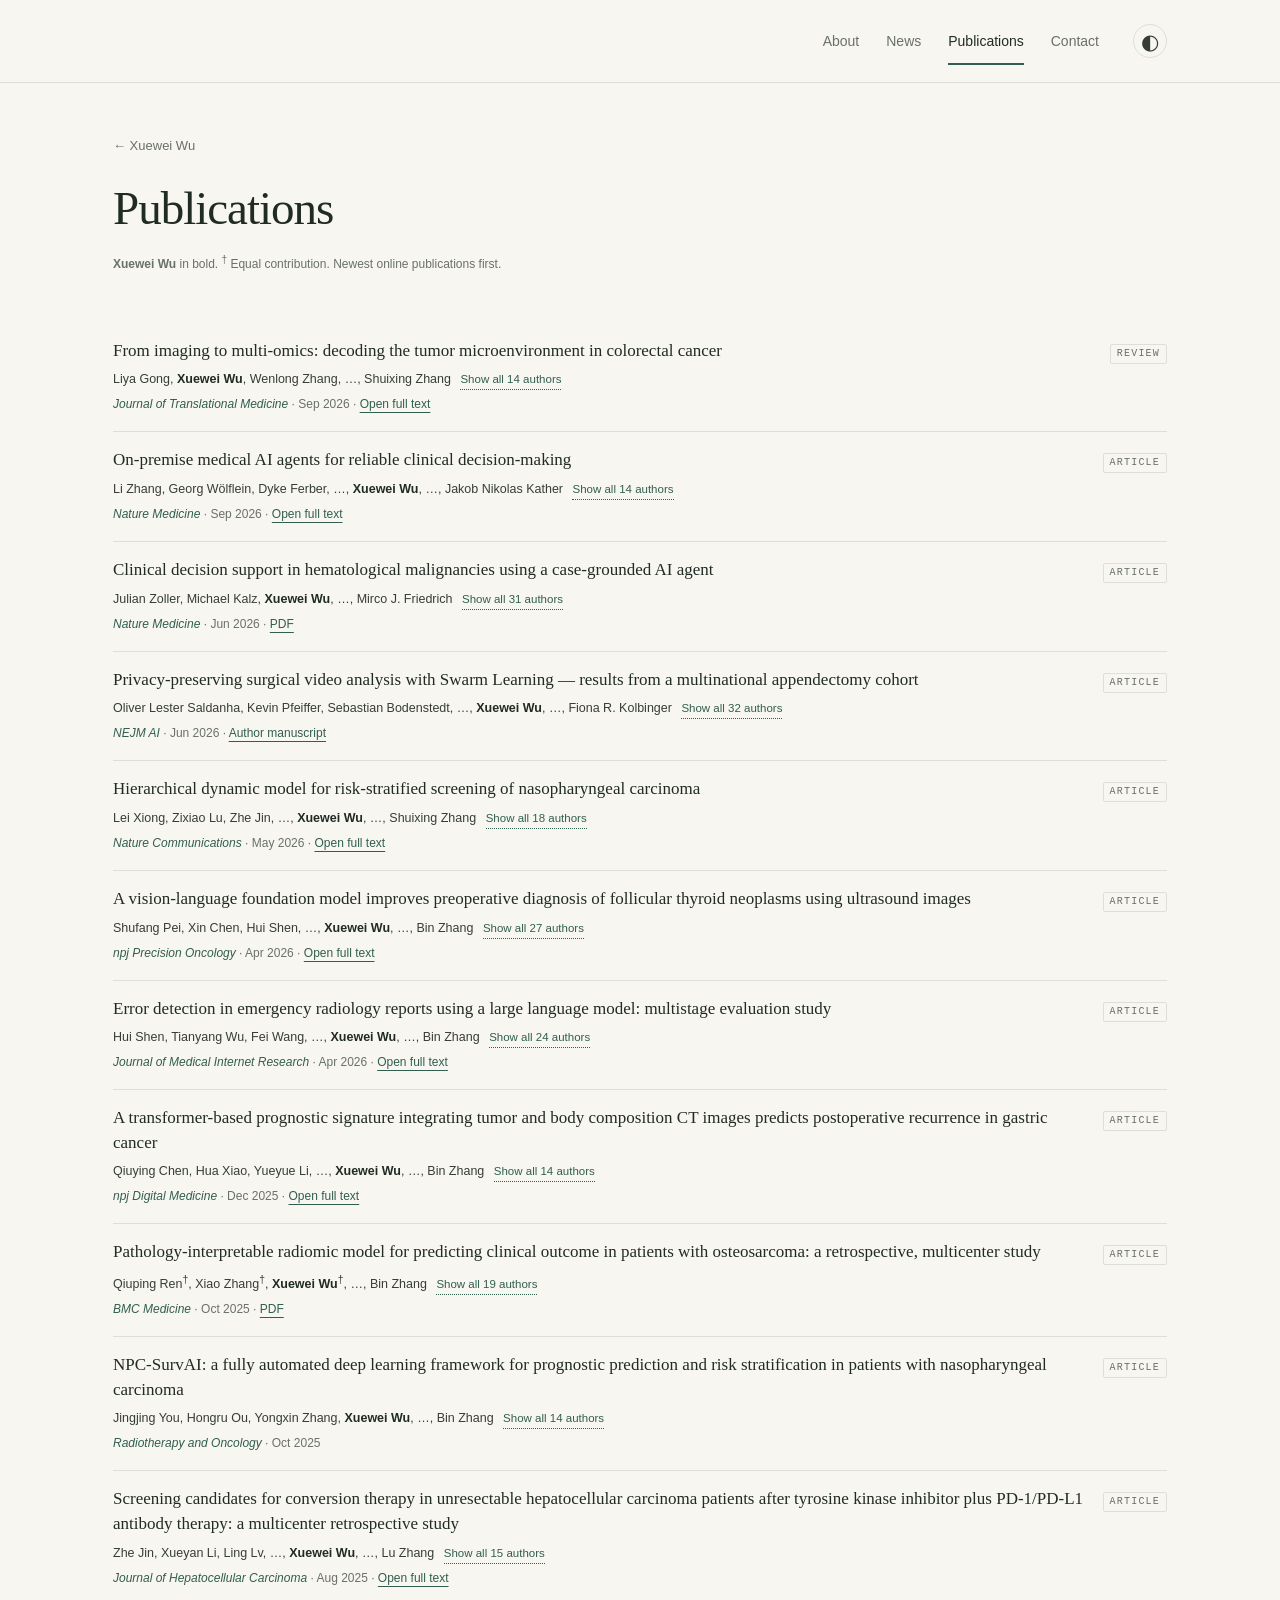
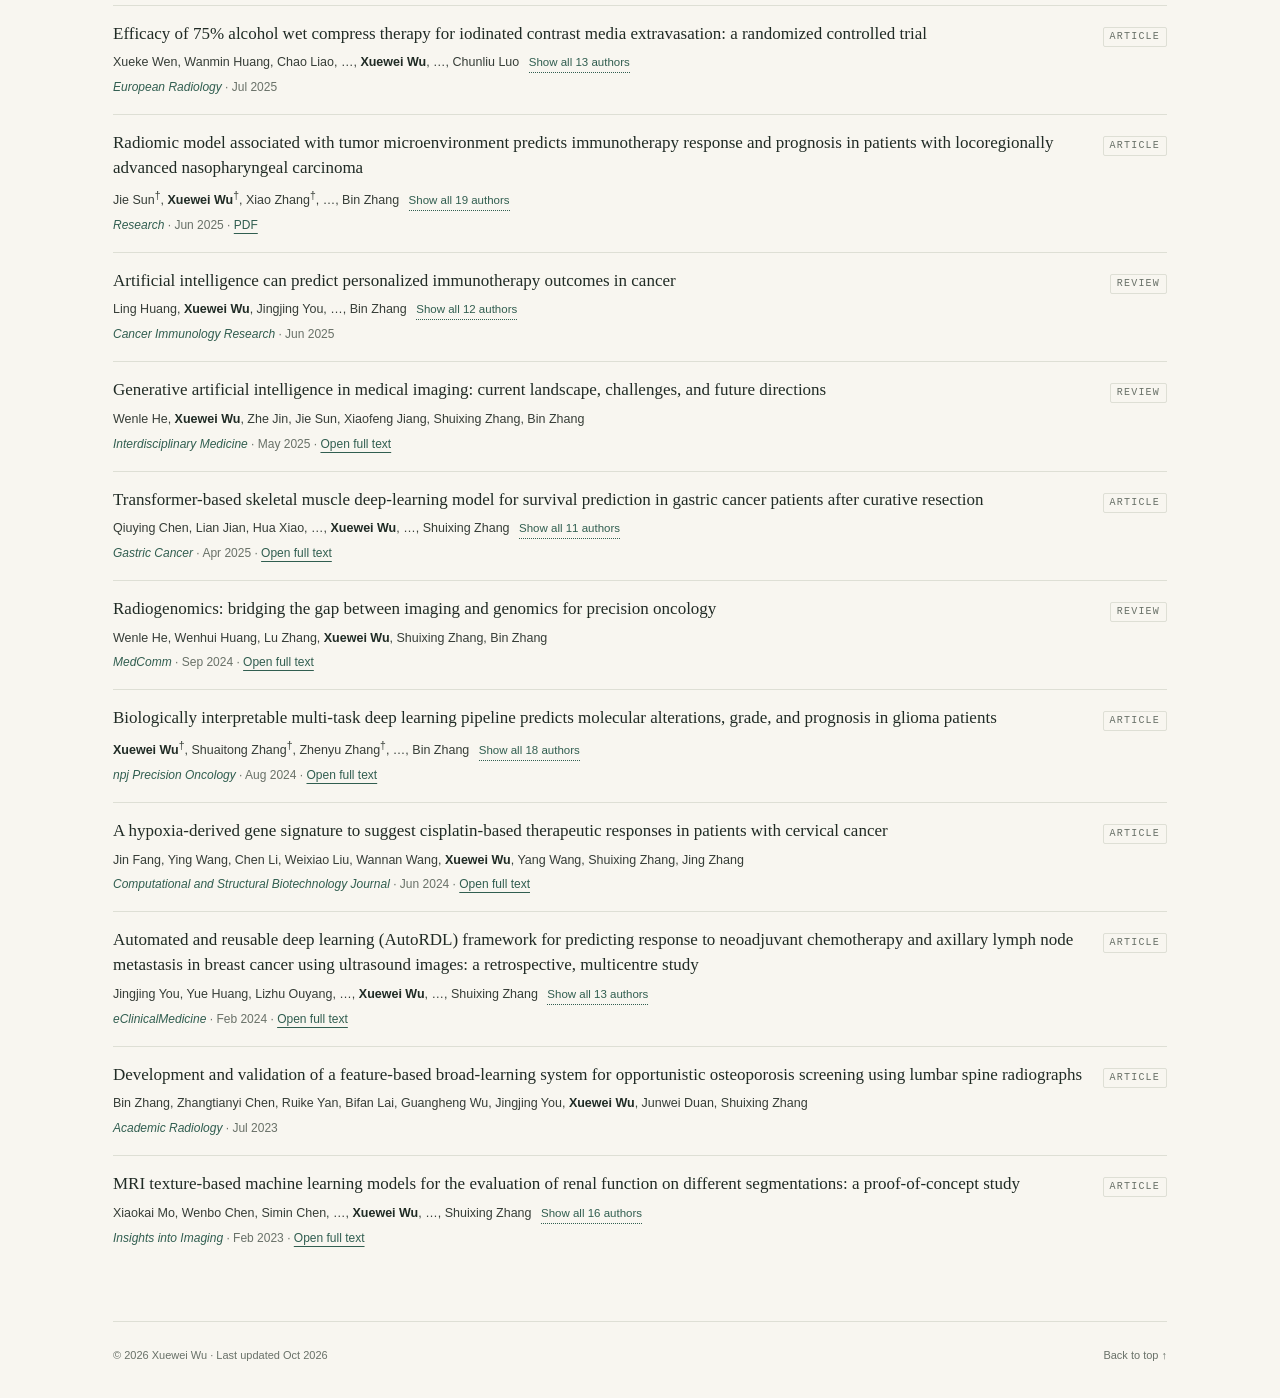
==== publications.html @ 5cef71d1 "Link verified public full texts in the publication list" ====
<!doctype html>
<html lang="en">
<head>
  <link rel="canonical" href="https://xwumed.github.io/publications.html">
  <meta charset="utf-8">
  <meta name="viewport" content="width=device-width, initial-scale=1">
  <meta name="description" content="Full list of publications by Xuewei Wu, MD, PhD.">
  <meta name="theme-color" content="#315e50">
  <meta property="og:title" content="Publications · Xuewei Wu">
  <meta property="og:type" content="website">
  <title>Publications · Xuewei Wu</title>
  <link rel="icon" href="assets/favicon.svg" type="image/svg+xml">
  <link rel="stylesheet" href="assets/style.css?v=paper-contributions">
  <script src="assets/main.js?v=20261029-news-scroll" defer></script>
</head>
<body>
  <a class="skip-link" href="#main">Skip to content</a>
  <header class="masthead">
    <div class="masthead-inner">
      <button class="menu-toggle" type="button" aria-expanded="false" aria-controls="navigation" hidden>Menu <span aria-hidden="true">☰</span></button>
      <nav id="navigation" aria-label="Main navigation">
        <a href="index.html#about">About</a>
        <a href="index.html#news">News</a>
        <a class="active" href="publications.html" aria-current="page">Publications</a>
        <a href="index.html#contact">Contact</a>
      </nav>
      <button class="theme-toggle" type="button" aria-label="Switch to dark theme" title="Change color theme" hidden><span aria-hidden="true">◐</span></button>
    </div>
  </header>

  <div class="page-layout">
    <main id="main" tabindex="-1">
      <div class="pub-page-head">
        <a class="pub-back" href="index.html"><span aria-hidden="true">←</span> Xuewei Wu</a>
        <h1>Publications</h1>
        <p class="pub-intro"><strong>Xuewei Wu</strong> in bold. <sup>†</sup> Equal contribution. Newest online publications first.</p>
      </div>

      <section class="pub-section" aria-label="All publications">
        <ol class="pub-list" reversed>
          <li>
            <div class="pub-head"><a class="pub-title" href="https://doi.org/10.1186/s12967-026-08958-6">From imaging to multi-omics: decoding the tumor microenvironment in colorectal cancer</a><span class="pub-type">Review</span></div>
            <p class="pub-authors is-collapsible"><span>Liya Gong, </span><span><strong>Xuewei Wu</strong>, </span><span>Wenlong Zhang, </span><span class="pub-ellipsis" aria-hidden="true">…, </span><span class="pub-more">Bo Lai, </span><span class="pub-more">Jinping Yuan, </span><span class="pub-more">Yue Gu, </span><span class="pub-more">Hui Shen, </span><span class="pub-more">Xin Liu, </span><span class="pub-more">Yuxin Xiong, </span><span class="pub-more">Jinyi Zheng, </span><span class="pub-more">Liaoyuan Wang, </span><span class="pub-more">Xue Han, </span><span class="pub-more">Bin Zhang, </span><span>Shuixing Zhang</span> <button class="pub-toggle" type="button" aria-expanded="false" data-more="Show all 14 authors" data-less="Show fewer">Show all 14 authors</button></p>
            <p class="pub-venue"><span>Journal of Translational Medicine</span> · <time datetime="2026-09">Sep 2026</time> · <a href="https://link.springer.com/article/10.1186/s12967-026-08958-6">Open full text</a></p>
          </li>
          <li>
            <div class="pub-head"><a class="pub-title" href="https://doi.org/10.1038/s41591-026-04609-x">On-premise medical AI agents for reliable clinical decision-making</a><span class="pub-type">Article</span></div>
            <p class="pub-authors is-collapsible"><span>Li Zhang, </span><span>Georg Wölflein, </span><span>Dyke Ferber, </span><span class="pub-ellipsis" aria-hidden="true">…, </span><span class="pub-more">Junhao Liang, </span><span class="pub-more">Zunamys I. Carrero, </span><span><strong>Xuewei Wu</strong>, </span><span class="pub-ellipsis" aria-hidden="true">…, </span><span class="pub-more">Julien Vibert, </span><span class="pub-more">Jan Clusmann, </span><span class="pub-more">Lino Möhrmann, </span><span class="pub-more">Elena E. Möhrmann, </span><span class="pub-more">Catharina Wichmann, </span><span class="pub-more">Fabian Wolf, </span><span class="pub-more">Tim Lenz, </span><span>Jakob Nikolas Kather</span> <button class="pub-toggle" type="button" aria-expanded="false" data-more="Show all 14 authors" data-less="Show fewer">Show all 14 authors</button></p>
            <p class="pub-venue"><span>Nature Medicine</span> · <time datetime="2026-09">Sep 2026</time> · <a href="https://europepmc.org/articles/PMC13668652">Open full text</a></p>
          </li>
          <li>
            <div class="pub-head"><a class="pub-title" href="https://doi.org/10.1038/s41591-026-04494-4">Clinical decision support in hematological malignancies using a case-grounded AI agent</a><span class="pub-type">Article</span></div>
            <p class="pub-authors is-collapsible"><span>Julian Zoller, </span><span>Michael Kalz, </span><span><strong>Xuewei Wu</strong>, </span><span class="pub-ellipsis" aria-hidden="true">…, </span><span class="pub-more">Sven Cuntz, </span><span class="pub-more">Linus Kruk, </span><span class="pub-more">Niklas Kehl, </span><span class="pub-more">Julius J. Michel, </span><span class="pub-more">Cornelius Funk, </span><span class="pub-more">Sarah Richter, </span><span class="pub-more">Tobias Tix, </span><span class="pub-more">David Sedloev, </span><span class="pub-more">Jonathan Naboschni, </span><span class="pub-more">Jan H. Frenking, </span><span class="pub-more">Silvia Barbosa, </span><span class="pub-more">Oliver L. Saldanha, </span><span class="pub-more">Alanna Kirschner, </span><span class="pub-more">Anna D. Metzler, </span><span class="pub-more">Antonia Schach, </span><span class="pub-more">René Onken, </span><span class="pub-more">Tim R. Wagner, </span><span class="pub-more">Martin Dugas, </span><span class="pub-more">Andreas Trumpp, </span><span class="pub-more">Martin Dreyling, </span><span class="pub-more">Michael von Bergwelt-Baildon, </span><span class="pub-more">Kai Rejeski, </span><span class="pub-more">Tim Sauer, </span><span class="pub-more">Peter Dreger, </span><span class="pub-more">Marc S. Raab, </span><span class="pub-more">Carsten Müller-Tidow, </span><span class="pub-more">Jakob N. Kather, </span><span>Mirco J. Friedrich</span> <button class="pub-toggle" type="button" aria-expanded="false" data-more="Show all 31 authors" data-less="Show fewer">Show all 31 authors</button></p>
            <p class="pub-venue"><span>Nature Medicine</span> · <time datetime="2026-06">Jun 2026</time> · <a href="assets/publications/hemaguide.pdf">PDF</a></p>
          </li>
          <li>
            <div class="pub-head"><a class="pub-title" href="https://doi.org/10.1056/AIoa2501116">Privacy-preserving surgical video analysis with Swarm Learning — results from a multinational appendectomy cohort</a><span class="pub-type">Article</span></div>
            <p class="pub-authors is-collapsible"><span>Oliver Lester Saldanha, </span><span>Kevin Pfeiffer, </span><span>Sebastian Bodenstedt, </span><span class="pub-ellipsis" aria-hidden="true">…, </span><span class="pub-more">Max Kirchner, </span><span class="pub-more">Alexander C. Jenke, </span><span class="pub-more">Catarina Barata, </span><span class="pub-more">Silvia Barbosa, </span><span class="pub-more">Julia Barthel, </span><span class="pub-more">Matthias Carstens, </span><span class="pub-more">Laura Teixeira Castro, </span><span class="pub-more">Karolin Dehlke, </span><span class="pub-more">Sophia Dietz, </span><span class="pub-more">Sotirios Emmanouilidis, </span><span class="pub-more">Guido Fitze, </span><span class="pub-more">Fabian Holderried, </span><span class="pub-more">Weam Kanjo, </span><span class="pub-more">Linda Leitermann, </span><span class="pub-more">Sören Torge Mees, </span><span class="pub-more">Antonio S. Soares, </span><span class="pub-more">Margarida Pascoal, </span><span class="pub-more">Steffen Pistorius, </span><span class="pub-more">Conrad Prudlo, </span><span class="pub-more">Jurek Schultz, </span><span class="pub-more">Astrid Seiberth, </span><span class="pub-more">Karolin Thiel, </span><span><strong>Xuewei Wu</strong>, </span><span class="pub-ellipsis" aria-hidden="true">…, </span><span class="pub-more">Daniel Ziehn, </span><span class="pub-more">Stefanie Speidel, </span><span class="pub-more">Jürgen Weitz, </span><span class="pub-more">Marius Distler, </span><span class="pub-more">Jakob Nikolas Kather, </span><span>Fiona R. Kolbinger</span> <button class="pub-toggle" type="button" aria-expanded="false" data-more="Show all 32 authors" data-less="Show fewer">Show all 32 authors</button></p>
            <p class="pub-venue"><span>NEJM AI</span> · <time datetime="2026-06">Jun 2026</time> · <a href="https://europepmc.org/articles/PMC13411068">Author manuscript</a></p>
          </li>
          <li>
            <div class="pub-head"><a class="pub-title" href="https://doi.org/10.1038/s41467-026-72676-2">Hierarchical dynamic model for risk-stratified screening of nasopharyngeal carcinoma</a><span class="pub-type">Article</span></div>
            <p class="pub-authors is-collapsible"><span>Lei Xiong, </span><span>Zixiao Lu, </span><span>Zhe Jin, </span><span class="pub-ellipsis" aria-hidden="true">…, </span><span class="pub-more">Xia Yu, </span><span><strong>Xuewei Wu</strong>, </span><span class="pub-ellipsis" aria-hidden="true">…, </span><span class="pub-more">Jinrong Hao, </span><span class="pub-more">Biaohua Wu, </span><span class="pub-more">Jie Sun, </span><span class="pub-more">Hui Shen, </span><span class="pub-more">Wenle He, </span><span class="pub-more">Xin Liu, </span><span class="pub-more">Jingjing You, </span><span class="pub-more">Fugui Li, </span><span class="pub-more">Zhiheng Liang, </span><span class="pub-more">Jiyun Zhan, </span><span class="pub-more">Mingfang Ji, </span><span class="pub-more">Bin Zhang, </span><span>Shuixing Zhang</span> <button class="pub-toggle" type="button" aria-expanded="false" data-more="Show all 18 authors" data-less="Show fewer">Show all 18 authors</button></p>
            <p class="pub-venue"><span>Nature Communications</span> · <time datetime="2026-05">May 2026</time> · <a href="https://europepmc.org/articles/PMC13346914">Open full text</a></p>
          </li>
          <li>
            <div class="pub-head"><a class="pub-title" href="https://doi.org/10.1038/s41698-026-01430-0">A vision-language foundation model improves preoperative diagnosis of follicular thyroid neoplasms using ultrasound images</a><span class="pub-type">Article</span></div>
            <p class="pub-authors is-collapsible"><span>Shufang Pei, </span><span>Xin Chen, </span><span>Hui Shen, </span><span class="pub-ellipsis" aria-hidden="true">…, </span><span class="pub-more">Yingjia Li, </span><span class="pub-more">Kai Yang, </span><span class="pub-more">Juanjuan Liu, </span><span class="pub-more">Bin Huang, </span><span><strong>Xuewei Wu</strong>, </span><span class="pub-ellipsis" aria-hidden="true">…, </span><span class="pub-more">Ting Liang, </span><span class="pub-more">Dan Yang, </span><span class="pub-more">Yunjun Yang, </span><span class="pub-more">Fei Wang, </span><span class="pub-more">Jingjing You, </span><span class="pub-more">Zhe Jin, </span><span class="pub-more">Wenle He, </span><span class="pub-more">Jie Sun, </span><span class="pub-more">Lijuan Liu, </span><span class="pub-more">Fei Guo, </span><span class="pub-more">Zhihong Lan, </span><span class="pub-more">Guifeng Tu, </span><span class="pub-more">Lizhu Ouyang, </span><span class="pub-more">Shuyi Liu, </span><span class="pub-more">Xiaoxiao Feng, </span><span class="pub-more">Yue Huang, </span><span class="pub-more">Shuixing Zhang, </span><span class="pub-more">Zhong Liu, </span><span>Bin Zhang</span> <button class="pub-toggle" type="button" aria-expanded="false" data-more="Show all 27 authors" data-less="Show fewer">Show all 27 authors</button></p>
            <p class="pub-venue"><span>npj Precision Oncology</span> · <time datetime="2026-04">Apr 2026</time> · <a href="https://europepmc.org/articles/PMC13462135">Open full text</a></p>
          </li>
          <li>
            <div class="pub-head"><a class="pub-title" href="https://doi.org/10.2196/86841">Error detection in emergency radiology reports using a large language model: multistage evaluation study</a><span class="pub-type">Article</span></div>
            <p class="pub-authors is-collapsible"><span>Hui Shen, </span><span>Tianyang Wu, </span><span>Fei Wang, </span><span class="pub-ellipsis" aria-hidden="true">…, </span><span class="pub-more">Jin Fang, </span><span class="pub-more">Yuange Li, </span><span class="pub-more">Xiaoling Wu, </span><span class="pub-more">Shuyi Liu, </span><span class="pub-more">Liting Chen, </span><span class="pub-more">Qiuping Ren, </span><span class="pub-more">Xiao Meng, </span><span class="pub-more">Jiatong Xu, </span><span class="pub-more">Jie Sun, </span><span class="pub-more">Yujie Zhao, </span><span class="pub-more">Xin Liu, </span><span class="pub-more">Liaoyuan Wang, </span><span class="pub-more">Guipeng Mai, </span><span class="pub-more">Jingjing You, </span><span class="pub-more">Zhe Jin, </span><span><strong>Xuewei Wu</strong>, </span><span class="pub-ellipsis" aria-hidden="true">…, </span><span class="pub-more">Wenle He, </span><span class="pub-more">Xue Han, </span><span class="pub-more">Shuixing Zhang, </span><span class="pub-more">Dong Zeng, </span><span>Bin Zhang</span> <button class="pub-toggle" type="button" aria-expanded="false" data-more="Show all 24 authors" data-less="Show fewer">Show all 24 authors</button></p>
            <p class="pub-venue"><span>Journal of Medical Internet Research</span> · <time datetime="2026-04">Apr 2026</time> · <a href="https://europepmc.org/articles/PMC13078523">Open full text</a></p>
          </li>
          <li>
            <div class="pub-head"><a class="pub-title" href="https://doi.org/10.1038/s41746-025-02183-z">A transformer-based prognostic signature integrating tumor and body composition CT images predicts postoperative recurrence in gastric cancer</a><span class="pub-type">Article</span></div>
            <p class="pub-authors is-collapsible"><span>Qiuying Chen, </span><span>Hua Xiao, </span><span>Yueyue Li, </span><span class="pub-ellipsis" aria-hidden="true">…, </span><span class="pub-more">Lian Jian, </span><span class="pub-more">Lu Zhang, </span><span class="pub-more">Bo Lai, </span><span><strong>Xuewei Wu</strong>, </span><span class="pub-ellipsis" aria-hidden="true">…, </span><span class="pub-more">Jingjing You, </span><span class="pub-more">Zhe Jin, </span><span class="pub-more">Hui Shen, </span><span class="pub-more">Jie Sun, </span><span class="pub-more">Wenle He, </span><span class="pub-more">Shuixing Zhang, </span><span>Bin Zhang</span> <button class="pub-toggle" type="button" aria-expanded="false" data-more="Show all 14 authors" data-less="Show fewer">Show all 14 authors</button></p>
            <p class="pub-venue"><span>npj Digital Medicine</span> · <time datetime="2025-12">Dec 2025</time> · <a href="https://europepmc.org/articles/PMC12775138">Open full text</a></p>
          </li>
          <li>
            <div class="pub-head"><a class="pub-title" href="https://doi.org/10.1186/s12916-025-04424-0">Pathology-interpretable radiomic model for predicting clinical outcome in patients with osteosarcoma: a retrospective, multicenter study</a><span class="pub-type">Article</span></div>
            <p class="pub-authors is-collapsible"><span>Qiuping Ren<sup title="Equal contribution">†</sup>, </span><span>Xiao Zhang<sup title="Equal contribution">†</sup>, </span><span><strong>Xuewei Wu</strong><sup title="Equal contribution">†</sup>, </span><span class="pub-ellipsis" aria-hidden="true">…, </span><span class="pub-more">Heng Zhao, </span><span class="pub-more">Yongxin Zhang, </span><span class="pub-more">Yubin Yao, </span><span class="pub-more">Yinping Leng, </span><span class="pub-more">Xiaoyang Zhang, </span><span class="pub-more">Yumeng Liu, </span><span class="pub-more">Jijie Xiao, </span><span class="pub-more">Wenwen Liu, </span><span class="pub-more">Xia Xie, </span><span class="pub-more">Nana Pei, </span><span class="pub-more">Rongfang He, </span><span class="pub-more">Na Tang, </span><span class="pub-more">Ge Wen, </span><span class="pub-more">Xiaodong Zhang, </span><span class="pub-more">Shuixing Zhang, </span><span>Bin Zhang</span> <button class="pub-toggle" type="button" aria-expanded="false" data-more="Show all 19 authors" data-less="Show fewer">Show all 19 authors</button></p>
            <p class="pub-venue"><span>BMC Medicine</span> · <time datetime="2025-10">Oct 2025</time> · <a href="assets/publications/osteosarcoma.pdf">PDF</a></p>
          </li>
          <li>
            <div class="pub-head"><a class="pub-title" href="https://doi.org/10.1016/j.radonc.2025.111223">NPC-SurvAI: a fully automated deep learning framework for prognostic prediction and risk stratification in patients with nasopharyngeal carcinoma</a><span class="pub-type">Article</span></div>
            <p class="pub-authors is-collapsible"><span>Jingjing You, </span><span>Hongru Ou, </span><span>Yongxin Zhang, </span><span><strong>Xuewei Wu</strong>, </span><span class="pub-ellipsis" aria-hidden="true">…, </span><span class="pub-more">Lu Zhang, </span><span class="pub-more">Zhe Jin, </span><span class="pub-more">Qiuying Chen, </span><span class="pub-more">Hui Shen, </span><span class="pub-more">Xin Liu, </span><span class="pub-more">Jie Sun, </span><span class="pub-more">Hai Zhao, </span><span class="pub-more">Chun Luo, </span><span class="pub-more">Shuixing Zhang, </span><span>Bin Zhang</span> <button class="pub-toggle" type="button" aria-expanded="false" data-more="Show all 14 authors" data-less="Show fewer">Show all 14 authors</button></p>
            <p class="pub-venue"><span>Radiotherapy and Oncology</span> · <time datetime="2025-10">Oct 2025</time></p>
          </li>
          <li>
            <div class="pub-head"><a class="pub-title" href="https://doi.org/10.2147/JHC.S523476">Screening candidates for conversion therapy in unresectable hepatocellular carcinoma patients after tyrosine kinase inhibitor plus PD-1/PD-L1 antibody therapy: a multicenter retrospective study</a><span class="pub-type">Article</span></div>
            <p class="pub-authors is-collapsible"><span>Zhe Jin, </span><span>Xueyan Li, </span><span>Ling Lv, </span><span class="pub-ellipsis" aria-hidden="true">…, </span><span class="pub-more">Bin Zhang, </span><span class="pub-more">Xiao Ma, </span><span class="pub-more">Siqin Chen, </span><span class="pub-more">Jingjing You, </span><span><strong>Xuewei Wu</strong>, </span><span class="pub-ellipsis" aria-hidden="true">…, </span><span class="pub-more">Liaoyuan Wang, </span><span class="pub-more">Xin Liu, </span><span class="pub-more">Fei Wang, </span><span class="pub-more">Xiaoming Chen, </span><span class="pub-more">Lijuan Yu, </span><span class="pub-more">Shuixing Zhang, </span><span>Lu Zhang</span> <button class="pub-toggle" type="button" aria-expanded="false" data-more="Show all 15 authors" data-less="Show fewer">Show all 15 authors</button></p>
            <p class="pub-venue"><span>Journal of Hepatocellular Carcinoma</span> · <time datetime="2025-08">Aug 2025</time> · <a href="https://europepmc.org/articles/PMC12396238">Open full text</a></p>
          </li>
          <li>
            <div class="pub-head"><a class="pub-title" href="https://doi.org/10.1007/s00330-025-11889-3">Efficacy of 75% alcohol wet compress therapy for iodinated contrast media extravasation: a randomized controlled trial</a><span class="pub-type">Article</span></div>
            <p class="pub-authors is-collapsible"><span>Xueke Wen, </span><span>Wanmin Huang, </span><span>Chao Liao, </span><span class="pub-ellipsis" aria-hidden="true">…, </span><span class="pub-more">Xinyan Zhao, </span><span class="pub-more">Ge Xu, </span><span class="pub-more">Xiaolin Wang, </span><span class="pub-more">Jiaqiong Su, </span><span class="pub-more">Guanghui Yang, </span><span class="pub-more">Jinghua Shi, </span><span><strong>Xuewei Wu</strong>, </span><span class="pub-ellipsis" aria-hidden="true">…, </span><span class="pub-more">Wei Tan, </span><span class="pub-more">Bin Zhang, </span><span>Chunliu Luo</span> <button class="pub-toggle" type="button" aria-expanded="false" data-more="Show all 13 authors" data-less="Show fewer">Show all 13 authors</button></p>
            <p class="pub-venue"><span>European Radiology</span> · <time datetime="2025-07">Jul 2025</time></p>
          </li>
          <li>
            <div class="pub-head"><a class="pub-title" href="https://doi.org/10.34133/research.0749">Radiomic model associated with tumor microenvironment predicts immunotherapy response and prognosis in patients with locoregionally advanced nasopharyngeal carcinoma</a><span class="pub-type">Article</span></div>
            <p class="pub-authors is-collapsible"><span>Jie Sun<sup title="Equal contribution">†</sup>, </span><span><strong>Xuewei Wu</strong><sup title="Equal contribution">†</sup>, </span><span>Xiao Zhang<sup title="Equal contribution">†</sup>, </span><span class="pub-ellipsis" aria-hidden="true">…, </span><span class="pub-more">Weiyuan Huang, </span><span class="pub-more">Xi Zhong, </span><span class="pub-more">Xueyan Li, </span><span class="pub-more">Kaiming Xue, </span><span class="pub-more">Shuyi Liu, </span><span class="pub-more">Xianjie Chen, </span><span class="pub-more">Wenzhu Li, </span><span class="pub-more">Xin Liu, </span><span class="pub-more">Hui Shen, </span><span class="pub-more">Jingjing You, </span><span class="pub-more">Wenle He, </span><span class="pub-more">Jin Zhe, </span><span class="pub-more">Lijuan Yu, </span><span class="pub-more">Yuange Li, </span><span class="pub-more">Shuixing Zhang, </span><span>Bin Zhang</span> <button class="pub-toggle" type="button" aria-expanded="false" data-more="Show all 19 authors" data-less="Show fewer">Show all 19 authors</button></p>
            <p class="pub-venue"><span>Research</span> · <time datetime="2025-06">Jun 2025</time> · <a href="assets/publications/nasopharyngeal.pdf">PDF</a></p>
          </li>
          <li>
            <div class="pub-head"><a class="pub-title" href="https://doi.org/10.1158/2326-6066.CIR-24-1270">Artificial intelligence can predict personalized immunotherapy outcomes in cancer</a><span class="pub-type">Review</span></div>
            <p class="pub-authors is-collapsible"><span>Ling Huang, </span><span><strong>Xuewei Wu</strong>, </span><span>Jingjing You, </span><span class="pub-ellipsis" aria-hidden="true">…, </span><span class="pub-more">Zhe Jin, </span><span class="pub-more">Wenle He, </span><span class="pub-more">Jie Sun, </span><span class="pub-more">Hui Shen, </span><span class="pub-more">Xin Liu, </span><span class="pub-more">Xin Yue, </span><span class="pub-more">Wenli Cai, </span><span class="pub-more">Shuixing Zhang, </span><span>Bin Zhang</span> <button class="pub-toggle" type="button" aria-expanded="false" data-more="Show all 12 authors" data-less="Show fewer">Show all 12 authors</button></p>
            <p class="pub-venue"><span>Cancer Immunology Research</span> · <time datetime="2025-06">Jun 2025</time></p>
          </li>
          <li>
            <div class="pub-head"><a class="pub-title" href="https://doi.org/10.1002/INMD.20250024">Generative artificial intelligence in medical imaging: current landscape, challenges, and future directions</a><span class="pub-type">Review</span></div>
            <p class="pub-authors">Wenle He, <strong>Xuewei Wu</strong>, Zhe Jin, Jie Sun, Xiaofeng Jiang, Shuixing Zhang, Bin Zhang</p>
            <p class="pub-venue"><span>Interdisciplinary Medicine</span> · <time datetime="2025-05">May 2025</time> · <a href="https://onlinelibrary.wiley.com/doi/10.1002/INMD.20250024">Open full text</a></p>
          </li>
          <li>
            <div class="pub-head"><a class="pub-title" href="https://doi.org/10.1007/s10120-025-01614-w">Transformer-based skeletal muscle deep-learning model for survival prediction in gastric cancer patients after curative resection</a><span class="pub-type">Article</span></div>
            <p class="pub-authors is-collapsible"><span>Qiuying Chen, </span><span>Lian Jian, </span><span>Hua Xiao, </span><span class="pub-ellipsis" aria-hidden="true">…, </span><span class="pub-more">Bin Zhang, </span><span class="pub-more">Xiaoping Yu, </span><span class="pub-more">Bo Lai, </span><span><strong>Xuewei Wu</strong>, </span><span class="pub-ellipsis" aria-hidden="true">…, </span><span class="pub-more">Jingjing You, </span><span class="pub-more">Zhe Jin, </span><span class="pub-more">Li Yu, </span><span>Shuixing Zhang</span> <button class="pub-toggle" type="button" aria-expanded="false" data-more="Show all 11 authors" data-less="Show fewer">Show all 11 authors</button></p>
            <p class="pub-venue"><span>Gastric Cancer</span> · <time datetime="2025-04">Apr 2025</time> · <a href="https://europepmc.org/articles/PMC12174216">Open full text</a></p>
          </li>
          <li>
            <div class="pub-head"><a class="pub-title" href="https://doi.org/10.1002/mco2.722">Radiogenomics: bridging the gap between imaging and genomics for precision oncology</a><span class="pub-type">Review</span></div>
            <p class="pub-authors">Wenle He, Wenhui Huang, Lu Zhang, <strong>Xuewei Wu</strong>, Shuixing Zhang, Bin Zhang</p>
            <p class="pub-venue"><span>MedComm</span> · <time datetime="2024-09">Sep 2024</time> · <a href="https://europepmc.org/articles/PMC11381657">Open full text</a></p>
          </li>
          <li>
            <div class="pub-head"><a class="pub-title" href="https://doi.org/10.1038/s41698-024-00670-2">Biologically interpretable multi-task deep learning pipeline predicts molecular alterations, grade, and prognosis in glioma patients</a><span class="pub-type">Article</span></div>
            <p class="pub-authors is-collapsible"><span><strong>Xuewei Wu</strong><sup title="Equal contribution">†</sup>, </span><span>Shuaitong Zhang<sup title="Equal contribution">†</sup>, </span><span>Zhenyu Zhang<sup title="Equal contribution">†</sup>, </span><span class="pub-ellipsis" aria-hidden="true">…, </span><span class="pub-more">Zicong He, </span><span class="pub-more">Zexin Xu, </span><span class="pub-more">Weiwei Wang, </span><span class="pub-more">Zhe Jin, </span><span class="pub-more">Jingjing You, </span><span class="pub-more">Yang Guo, </span><span class="pub-more">Lu Zhang, </span><span class="pub-more">Wenhui Huang, </span><span class="pub-more">Fei Wang, </span><span class="pub-more">Xianzhi Liu, </span><span class="pub-more">Dongming Yan, </span><span class="pub-more">Jingliang Cheng, </span><span class="pub-more">Jing Yan, </span><span class="pub-more">Shuixing Zhang, </span><span>Bin Zhang</span> <button class="pub-toggle" type="button" aria-expanded="false" data-more="Show all 18 authors" data-less="Show fewer">Show all 18 authors</button></p>
            <p class="pub-venue"><span>npj Precision Oncology</span> · <time datetime="2024-08">Aug 2024</time> · <a href="https://europepmc.org/articles/PMC11329669">Open full text</a></p>
          </li>
          <li>
            <div class="pub-head"><a class="pub-title" href="https://doi.org/10.1016/j.csbj.2024.06.007">A hypoxia-derived gene signature to suggest cisplatin-based therapeutic responses in patients with cervical cancer</a><span class="pub-type">Article</span></div>
            <p class="pub-authors">Jin Fang, Ying Wang, Chen Li, Weixiao Liu, Wannan Wang, <strong>Xuewei Wu</strong>, Yang Wang, Shuixing Zhang, Jing Zhang</p>
            <p class="pub-venue"><span>Computational and Structural Biotechnology Journal</span> · <time datetime="2024-06">Jun 2024</time> · <a href="https://europepmc.org/articles/PMC11231957">Open full text</a></p>
          </li>
          <li>
            <div class="pub-head"><a class="pub-title" href="https://doi.org/10.1016/j.eclinm.2024.102499">Automated and reusable deep learning (AutoRDL) framework for predicting response to neoadjuvant chemotherapy and axillary lymph node metastasis in breast cancer using ultrasound images: a retrospective, multicentre study</a><span class="pub-type">Article</span></div>
            <p class="pub-authors is-collapsible"><span>Jingjing You, </span><span>Yue Huang, </span><span>Lizhu Ouyang, </span><span class="pub-ellipsis" aria-hidden="true">…, </span><span class="pub-more">Xiao Zhang, </span><span class="pub-more">Pei Chen, </span><span><strong>Xuewei Wu</strong>, </span><span class="pub-ellipsis" aria-hidden="true">…, </span><span class="pub-more">Zhe Jin, </span><span class="pub-more">Hui Shen, </span><span class="pub-more">Lu Zhang, </span><span class="pub-more">Qiuying Chen, </span><span class="pub-more">Shufang Pei, </span><span class="pub-more">Bin Zhang, </span><span>Shuixing Zhang</span> <button class="pub-toggle" type="button" aria-expanded="false" data-more="Show all 13 authors" data-less="Show fewer">Show all 13 authors</button></p>
            <p class="pub-venue"><span>eClinicalMedicine</span> · <time datetime="2024-02">Feb 2024</time> · <a href="https://europepmc.org/articles/PMC10909626">Open full text</a></p>
          </li>
          <li>
            <div class="pub-head"><a class="pub-title" href="https://doi.org/10.1016/j.acra.2023.07.002">Development and validation of a feature-based broad-learning system for opportunistic osteoporosis screening using lumbar spine radiographs</a><span class="pub-type">Article</span></div>
            <p class="pub-authors">Bin Zhang, Zhangtianyi Chen, Ruike Yan, Bifan Lai, Guangheng Wu, Jingjing You, <strong>Xuewei Wu</strong>, Junwei Duan, Shuixing Zhang</p>
            <p class="pub-venue"><span>Academic Radiology</span> · <time datetime="2023-07">Jul 2023</time></p>
          </li>
          <li>
            <div class="pub-head"><a class="pub-title" href="https://doi.org/10.1186/s13244-023-01370-4">MRI texture-based machine learning models for the evaluation of renal function on different segmentations: a proof-of-concept study</a><span class="pub-type">Article</span></div>
            <p class="pub-authors is-collapsible"><span>Xiaokai Mo, </span><span>Wenbo Chen, </span><span>Simin Chen, </span><span class="pub-ellipsis" aria-hidden="true">…, </span><span class="pub-more">Zhuozhi Chen, </span><span class="pub-more">Yuanshu Guo, </span><span class="pub-more">Yulian Chen, </span><span><strong>Xuewei Wu</strong>, </span><span class="pub-ellipsis" aria-hidden="true">…, </span><span class="pub-more">Lu Zhang, </span><span class="pub-more">Qiuying Chen, </span><span class="pub-more">Zhe Jin, </span><span class="pub-more">Minmin Li, </span><span class="pub-more">Luyan Chen, </span><span class="pub-more">Jingjing You, </span><span class="pub-more">Zhiyuan Xiong, </span><span class="pub-more">Bin Zhang, </span><span>Shuixing Zhang</span> <button class="pub-toggle" type="button" aria-expanded="false" data-more="Show all 16 authors" data-less="Show fewer">Show all 16 authors</button></p>
            <p class="pub-venue"><span>Insights into Imaging</span> · <time datetime="2023-02">Feb 2023</time> · <a href="https://europepmc.org/articles/PMC9902579">Open full text</a></p>
          </li>
        </ol>
      </section>

      <footer><p>© <span id="year">2026</span> Xuewei Wu · Last updated <time id="last-updated" datetime="2026-10-26">Oct 2026</time></p><a href="#main">Back to top <span aria-hidden="true">↑</span></a></footer>
    </main>
  </div>
  <div id="paper-magnifier" class="paper-magnifier" hidden aria-hidden="true"><img alt=""></div>
</body>
</html>
---- assets/style.css ----
/* Original implementation inspired by the structure of Academic Pages. */
:root{color-scheme:light;--bg:#f8f6f0;--text:#363d37;--heading:#202b25;--muted:#697168;--accent:#315e50;--border:#dedfd5;--soft:#efeee6;--tag:#e8ede5;--header:#f8f6f0;--surface:#fcfbf7;--display-font:Georgia,"Palatino Linotype",Palatino,serif}
html[data-theme="dark"]{color-scheme:dark;--bg:#19211d;--text:#d9ded6;--heading:#f2f1e8;--muted:#adb7ab;--accent:#a0c6ae;--border:#36433a;--soft:#222e26;--tag:#2b3c30;--header:#19211d;--surface:#1d2721}
*{box-sizing:border-box}html{scroll-behavior:smooth;scroll-padding-top:105px}body{margin:0;background:var(--bg);color:var(--text);font:16px/1.75 -apple-system,BlinkMacSystemFont,"Segoe UI",Arial,sans-serif;-webkit-font-smoothing:antialiased}a{color:var(--accent);text-underline-offset:4px;text-decoration-thickness:1px}a:hover{text-decoration:underline}button{font:inherit;cursor:pointer}button[hidden]{display:none!important}a:focus-visible,button:focus-visible,summary:focus-visible{outline:3px solid var(--accent);outline-offset:5px}h1,h2,h3{color:var(--heading);line-height:1.3}p{margin:0 0 17px}strong{font-weight:600}svg{width:17px;height:17px;fill:none;stroke:currentColor;stroke-width:1.7;stroke-linecap:round;stroke-linejoin:round;flex-shrink:0}.sr-only{position:absolute;width:1px;height:1px;padding:0;overflow:hidden;clip:rect(0,0,0,0);white-space:nowrap;border:0}.skip-link{position:fixed;top:-100px;left:20px;z-index:100;background:var(--bg);padding:10px 16px}.skip-link:focus{top:10px}
.masthead{position:sticky;top:0;z-index:20;border-bottom:1px solid var(--border);background:var(--header)}.masthead-inner{max-width:1216px;margin:auto;min-height:82px;display:flex;align-items:center;gap:34px;padding:0 38px}.wordmark{font-size:23px;font-weight:700;letter-spacing:-.8px;white-space:nowrap;color:var(--heading);text-decoration:none;margin-right:auto}.wordmark-dot{color:var(--accent)}nav{display:flex;gap:27px;align-items:center}nav a{position:relative;font-size:14px;color:var(--muted);text-decoration:none;padding:28px 0}nav a:hover{color:var(--heading);text-decoration:none}nav a.active{color:var(--heading)}nav a.active:after{position:absolute;content:"";height:2px;background:var(--accent);bottom:16px;left:0;right:0}.theme-toggle{border:1px solid var(--border);border-radius:50%;width:34px;height:34px;display:grid;place-items:center;background:var(--bg);color:var(--text);font-size:21px;line-height:1;flex-shrink:0}.theme-toggle:hover{background:var(--soft)}.menu-toggle{display:none;border:0;background:none;color:var(--heading);font-size:14px}
.page-layout{max-width:1216px;margin:0 auto;padding:58px 38px 0;display:grid;grid-template-columns:232px minmax(0,1fr);column-gap:74px}.profile{align-self:start;position:sticky;top:122px;font-size:14px;line-height:1.65}.portrait-placeholder{width:154px;height:154px;border-radius:50%;background:var(--soft);border:1px solid var(--border);display:grid;place-items:center;position:relative;outline:7px solid var(--bg);box-shadow:0 0 0 8px var(--border);margin:8px 0 19px 8px}.portrait-placeholder:after{content:"";position:absolute;inset:13px;border:1px solid var(--border);border-radius:50%}.portrait-placeholder span{font:400 49px/1 Georgia,serif;letter-spacing:-3px;color:var(--accent)}.photo-caption{font-size:10px;letter-spacing:.25px;color:var(--muted);margin:0 0 25px 8px}.profile h1{font-family:var(--display-font);font-size:25px;font-weight:400;letter-spacing:-.5px;margin:0 0 13px}.profile h1 span{font-family:-apple-system,BlinkMacSystemFont,"Segoe UI",Arial,sans-serif;display:block;font-size:13px;font-weight:500;color:var(--muted);letter-spacing:1px;margin-top:5px}.position{font-size:14px;font-weight:600;margin-bottom:6px}.affiliation{color:var(--muted);margin-bottom:18px}.location{display:flex;align-items:center;gap:8px;color:var(--muted);font-size:13px}.profile-links{display:grid;gap:9px;margin-top:23px}.profile-links a{display:flex;align-items:center;gap:9px;color:var(--text);text-decoration:none;font-size:13px;width:fit-content}.profile-links a:hover{color:var(--accent)}.link-icon{width:17px;font:bold 14px/17px Arial}.external{color:var(--muted);font-size:13px}.profile-note{margin-top:23px;color:var(--muted);font-size:11px;line-height:1.8}.profile-note span{font-style:italic}.sidebar-focus{margin-top:28px;padding-top:22px;border-top:1px solid var(--border)}.sidebar-focus p{font-size:13px;margin-top:8px;color:var(--muted)}
main{min-width:0}.eyebrow{color:var(--accent);font-size:10px;font-weight:650;letter-spacing:1.7px;line-height:1.6}.about-section>.eyebrow{margin:0 0 15px}h1{font-size:47px;letter-spacing:-1.9px;margin:0 0 14px;font-weight:650}.credentials{font-size:17px;color:var(--muted);font-weight:400;letter-spacing:.2px;margin-left:17px;white-space:nowrap}.intro{font-size:28px;line-height:1.42;letter-spacing:-.65px;color:var(--heading);margin-bottom:28px;font-weight:400}.about-copy{max-width:755px;font-size:15px;line-height:1.85}.text-link{font-size:13px;font-weight:600;display:inline-flex;gap:18px;text-decoration:none;margin-top:4px}.text-link:hover{text-decoration:underline}section{scroll-margin-top:0;margin-bottom:56px}.about-section{padding-bottom:5px;margin-bottom:49px}.section-heading{display:flex;align-items:center;justify-content:space-between;gap:12px;padding-bottom:13px;border-bottom:1px solid var(--border);margin-bottom:22px}.section-heading h2{font-family:var(--display-font);font-size:31px;font-weight:400;letter-spacing:-.7px;margin:0}.section-meta{font-size:11px;color:var(--muted)}.section-intro{color:var(--muted);font-size:14px;margin-bottom:10px}.research-row{display:grid;grid-template-columns:30px 1fr;gap:15px;padding:21px 0;border-bottom:1px solid var(--border)}.research-row:last-child{border-bottom:0;padding-bottom:0}.research-number{font-size:11px;color:var(--accent);font-weight:600;padding-top:3px}.research-row h3{font-size:16px;font-weight:600;margin:0 0 7px}.research-row p{font-size:14px;color:var(--muted);line-height:1.75;margin-bottom:12px}.tags{display:flex;flex-wrap:wrap;gap:6px}.tags span{font-size:10px;color:var(--accent);background:var(--tag);padding:3px 8px;border-radius:3px;line-height:1.6}.status{font-size:10px;letter-spacing:.3px;color:var(--muted);border:1px solid var(--border);padding:2px 9px;border-radius:20px;white-space:nowrap}.empty-state{display:flex;gap:19px;padding:24px;background:var(--soft);border:1px solid var(--border);border-radius:4px}.empty-symbol{font-size:20px;color:var(--accent);line-height:1.4;min-width:28px}.empty-state h3{font-size:15px;margin:0 0 6px;font-weight:600}.empty-state p{font-size:13px;line-height:1.8;color:var(--muted);margin:0}.empty-state .small-note{margin-top:10px;font-size:11px}.small-note{font-size:12px;color:var(--muted)}.news-list{padding:5px 22px;background:var(--soft);border-radius:4px;border-left:3px solid var(--accent)}.news-list article{display:grid;grid-template-columns:78px 1fr;gap:20px;padding:17px 0;border-bottom:1px solid var(--border);font-size:13px;line-height:1.8}.news-list article:last-child{border:0}.news-list time{font-size:11px;color:var(--accent);padding-top:2px}.news-list p{margin:0}.source-note{font-size:10px;color:var(--muted);margin-top:11px}.source-note a{color:inherit}#contact>p{font-size:14px}.contact-grid{display:grid;grid-template-columns:1.6fr 1fr;gap:25px;padding:17px 0 0}.contact-grid p{font-size:13px;line-height:1.8;margin:10px 0}.contact-grid .small-note{font-size:11px}footer{border-top:1px solid var(--border);padding:24px 0 33px;display:flex;justify-content:space-between;gap:20px;color:var(--muted);font-size:11px}footer p{margin:0}footer a{color:var(--muted);text-decoration:none}
@media(min-width:1400px){.page-layout{column-gap:90px}}@media(max-width:1050px){.masthead-inner{padding:0 28px;gap:22px}nav{gap:17px}.page-layout{padding:42px 28px 0;grid-template-columns:200px minmax(0,1fr);gap:45px}h1{font-size:41px}.intro{font-size:25px}.credentials{font-size:15px;margin-left:12px}.profile{font-size:13px}}
@media(max-width:760px){html{scroll-padding-top:88px}.masthead-inner{padding:0 22px;min-height:68px;flex-wrap:wrap;gap:16px}.wordmark{font-size:22px}.menu-toggle{display:block}.theme-toggle{width:31px;height:31px}nav{width:100%;order:4;display:flex;flex-wrap:wrap;gap:8px 23px;padding-bottom:16px}html.js nav:not(.open){display:none}nav a{padding:5px 0;font-size:13px}nav a.active:after{bottom:0}.page-layout{display:block;padding:32px 24px 0}.profile{position:static;display:grid;grid-template-columns:95px minmax(0,1fr);gap:0 24px;padding-bottom:29px;border-bottom:1px solid var(--border);margin-bottom:33px}.portrait-placeholder{grid-column:1;grid-row:1;width:82px;height:82px;margin:7px 0 0 5px;outline-width:4px;box-shadow:0 0 0 5px var(--border)}.portrait-placeholder:after{inset:7px}.portrait-placeholder span{font-size:29px;letter-spacing:-1px}.photo-caption{grid-column:1;grid-row:1;margin:104px 0 0;text-align:center;font-size:9px;line-height:1.5;width:93px}.profile-identity{grid-column:2;grid-row:1}.profile h1{font-size:21px;margin-bottom:9px}.profile h1 span{display:inline;font-size:10px;letter-spacing:.4px;margin-left:5px}.position{font-size:12px}.affiliation{font-size:11px;line-height:1.6;margin-bottom:9px}.location{font-size:11px;margin-bottom:8px}.profile-links{display:flex;flex-wrap:wrap;gap:15px;margin-top:11px}.profile-links a{font-size:11px}.profile-note{font-size:10px;margin:14px 0 0}.sidebar-focus{display:none}h1{font-size:38px;margin-bottom:16px}.credentials{font-size:14px;margin-left:11px}.intro{font-size:24px;line-height:1.45;letter-spacing:-.4px;margin-bottom:23px}.about-copy{font-size:14px}.eyebrow{font-size:9px;letter-spacing:1.5px}section{margin-bottom:40px}.about-section{margin-bottom:37px}.section-heading h2{font-size:27px}.section-heading{margin-bottom:18px}.section-meta{font-size:10px}.research-row{gap:9px;grid-template-columns:24px 1fr}.research-row h3{font-size:15px}.research-row p{font-size:13px}.empty-state{padding:19px;gap:12px}.empty-state h3{font-size:14px}.empty-symbol{min-width:22px;font-size:17px}.news-list{padding:3px 16px}.news-list article{grid-template-columns:65px 1fr;gap:12px;font-size:12px}.news-list time{font-size:10px}.contact-grid{grid-template-columns:1fr;gap:15px}.desktop-break{display:none}footer{font-size:10px}}
@media(max-width:360px){.page-layout{padding-left:17px;padding-right:17px}.profile{gap:0 16px}h1{font-size:32px}.credentials{font-size:12px;margin-left:8px}.intro{font-size:22px}.section-meta{max-width:100px;text-align:right}}
@media(prefers-reduced-motion:reduce){html{scroll-behavior:auto}}
@media print{.masthead,.photo-caption,.profile-note,.sidebar-focus,footer a,.text-link{display:none}.page-layout{display:block;padding:0}.profile{position:static;display:block;border-bottom:1px solid #ccc;margin-bottom:25px}.portrait-placeholder{display:none}.profile-links{display:flex}.profile h1{margin-top:0}section{break-inside:avoid;margin-bottom:25px}body{font-size:11pt;background:white;color:#111}.empty-state,.news-list{background:none}a{color:inherit}.credentials{font-size:14px}}

/* Compact publication cards in reverse chronological order. */
.publication-note{font-size:11px;color:var(--muted);margin-bottom:20px}
.publication-grid{display:grid;grid-template-columns:repeat(3,minmax(0,1fr));gap:20px;align-items:stretch}
.publication{min-width:0;padding:17px;background:var(--surface);border:1px solid var(--border);border-radius:2px;display:flex;flex-direction:column}
.paper-preview{display:block;width:min(150px,100%);margin:0 auto 15px;padding:0;border:0;background:none;cursor:zoom-in}
.paper-preview img{display:block;width:100%;height:auto;object-fit:contain;background:#fff;border:1px solid var(--border);border-radius:2px;box-shadow:0 3px 12px #122f4010}
.paper-preview:hover img,.paper-preview:focus-visible img{border-color:var(--accent)}
.publication-body{display:flex;flex-direction:column;flex:1;min-width:0}
.publication-meta{display:grid;grid-template-columns:1fr auto;align-items:center;gap:6px 8px;line-height:1.5;margin-bottom:13px}
.publication-meta .journal-name{grid-column:1/-1;font-family:var(--display-font);font-size:16px;font-weight:400;letter-spacing:-.2px;color:var(--accent)}
.publication-meta time{font-size:10px;color:var(--muted);letter-spacing:.3px}
.author-role{font-size:8px;border:1px solid var(--border);background:var(--tag);padding:1px 5px;border-radius:2px;color:var(--accent);font-weight:400;white-space:nowrap}
.publication h3{font-family:var(--display-font);font-size:15px;font-weight:400;line-height:1.5;letter-spacing:-.15px;margin:0 0 11px;overflow-wrap:break-word}
.publication h3 a{color:var(--heading);text-decoration:none}.publication h3 a:hover{color:var(--accent);text-decoration:underline}
.publication-authors{font-size:10px;line-height:1.7;color:var(--muted);margin-bottom:7px}.publication-authors strong{color:var(--heading)}.publication-authors sup{font-size:8px}
.publication-citation{font-size:10px;line-height:1.7;color:var(--muted);margin-bottom:12px;padding-top:9px;border-top:1px solid var(--border)}
.paper-summary{font-size:12px;line-height:1.6;color:var(--muted);margin:0 0 8px}
.paper-links{display:flex;gap:16px;font-size:10px;margin-top:auto;padding-top:10px}.paper-links a{text-decoration:none;font-weight:600}.paper-links a:hover{text-decoration:underline}
.thumbnail-credits{font-size:10px;color:var(--muted);margin-top:25px}.thumbnail-credits summary{cursor:pointer;width:fit-content}.thumbnail-credits p{margin:12px 0 7px}.thumbnail-credits ul{padding-left:18px;margin:0}.thumbnail-credits a{color:inherit}
.thumbnail-credits summary:focus-visible{outline:2px solid var(--accent);outline-offset:4px}
@media(max-width:1000px) and (min-width:761px){.publication-grid{grid-template-columns:repeat(2,minmax(0,1fr));gap:16px}}
@media(max-width:760px){.publication-grid{grid-template-columns:repeat(2,minmax(0,1fr));gap:14px}.publication{padding:12px}.publication h3{font-size:14px}.publication-meta{font-size:9px}.publication-authors,.publication-citation{font-size:10px}}
@media(max-width:480px){.publication-grid{grid-template-columns:minmax(0,1fr)}.publication{padding:16px}.publication h3{font-size:16px}.publication-authors,.publication-citation{font-size:11px}}
@media print{.publication-grid{grid-template-columns:repeat(3,minmax(0,1fr));gap:12px}.publication{break-inside:avoid}.thumbnail-credits{display:none}}

/* Portrait supplied through the owner's résumé. */
.profile-photo{display:block;object-fit:cover;object-position:center;margin-bottom:28px}
.masthead-inner nav{margin-left:auto}
@media(max-width:760px){.profile-photo{grid-column:1;grid-row:1;width:82px;height:82px;margin-bottom:0}.masthead-inner nav{margin-left:0}.menu-toggle{margin-left:auto}}

.paper-magnifier[hidden]{display:none}
.paper-magnifier{position:fixed;inset:0;z-index:100;display:grid;place-items:center;pointer-events:none;background:rgba(15,28,36,.06);padding:20px;opacity:0;transition:opacity 240ms ease}
.paper-magnifier img{display:block;width:auto;height:auto;max-width:calc(100vw - 40px);max-height:min(88dvh,900px);object-fit:contain;background:white;box-shadow:0 10px 40px #0003;border:1px solid var(--border);transform:translateY(5px) scale(.975);transition:transform 240ms cubic-bezier(.2,.7,.3,1)}
.paper-magnifier.is-visible{opacity:1}
.paper-magnifier.is-visible img{transform:translateY(0) scale(1)}
@media(hover:none){.paper-magnifier.is-visible{pointer-events:auto;cursor:zoom-out}}
@media(prefers-reduced-motion:reduce){.paper-magnifier,.paper-magnifier img{transition:none;transform:none}}
@media print{.paper-magnifier{display:none!important}}

@media(max-width:760px){.publication-meta .journal-name{font-size:15px}}
@media print{.publication{background:none}.section-heading h2{font-size:24px}}

/* Quiet closing contact section, with compact outlined links. */
.connect-section{text-align:center;border-top:1px solid var(--border);padding:52px 16px 58px;margin:0}
.connect-section h2{font-family:var(--display-font);font-size:40px;font-weight:400;letter-spacing:-1px;margin:0 0 16px}
.connect-section .connect-intro{font-family:var(--display-font);font-style:italic;font-size:18px;line-height:1.6;color:var(--muted);margin:0 0 30px}
.connect-links{display:flex;justify-content:center;flex-wrap:wrap;gap:10px}
.connect-links a{display:inline-flex;align-items:center;justify-content:center;border:1px solid var(--accent);color:var(--accent);padding:10px 17px;font-size:12px;line-height:1.6;text-decoration:none;transition:background-color 160ms ease}
.connect-links a:hover{background:var(--tag)}
@media(max-width:760px){.connect-section{padding:38px 0 42px}.connect-section h2{font-size:34px}.connect-section .connect-intro{font-size:16px}.connect-links{gap:9px}.connect-links a{font-size:11px;padding:9px 13px}}
@media(prefers-reduced-motion:reduce){.connect-links a{transition:none}}

/* Profile header above a comfortably sized biography. */
.page-layout{display:block;max-width:1130px;padding:48px 38px 0}
.masthead-inner{max-width:1130px}
.about-layout{display:block}
.about-layout .profile{position:static;top:auto;display:grid;grid-template-columns:112px minmax(0,1fr);gap:28px;align-items:center;border:0;padding:0;margin:0}
.about-layout .profile-photo{grid-column:1;grid-row:1;width:112px;height:112px;margin:0 0 0 5px;outline-width:4px;box-shadow:0 0 0 5px var(--border)}
.about-layout .profile-identity{grid-column:2;grid-row:1;max-width:none}
.about-layout .profile h1{font-size:34px;margin:0 0 7px;line-height:1.35;letter-spacing:-.7px}
.about-layout .profile h1 span{display:inline;font-size:14px;font-weight:400;letter-spacing:.4px;margin:0 0 0 10px;white-space:nowrap}
.about-layout .position{font-size:15px;margin-bottom:7px}
.about-layout .affiliation{font-size:14px;line-height:1.7;margin-bottom:9px}
.about-layout .location{font-size:12px;gap:7px;margin-bottom:0}
.about-layout .about-copy{max-width:950px;font-size:17px;line-height:1.85;margin-top:30px}
.about-layout .about-copy p{margin-bottom:18px}
.about-layout .about-copy p:last-child{margin-bottom:0}
.about-section{padding-bottom:8px;margin-bottom:44px}
@media(max-width:760px){.page-layout{padding:32px 24px 0}.about-layout .profile{grid-template-columns:92px minmax(0,1fr);gap:22px;align-items:start}.about-layout .profile-photo{width:92px;height:92px;margin-top:5px}.about-layout .profile h1{font-size:28px}.about-layout .profile h1 span{font-size:12px;margin-left:7px}.about-layout .position{font-size:14px}.about-layout .affiliation{font-size:12px}.about-layout .location{font-size:11px}.about-layout .about-copy{font-size:16px;line-height:1.85;margin-top:27px}}
@media(max-width:400px){.about-layout .profile h1{font-size:26px}.about-layout .profile h1 span{font-size:11px;margin-left:5px}.about-layout .profile{gap:20px}}
@media(max-width:360px){.page-layout{padding-left:17px;padding-right:17px}.about-layout .profile{grid-template-columns:82px minmax(0,1fr);gap:18px}.about-layout .profile-photo{width:82px;height:82px}.about-layout .profile h1{font-size:24px}}
@media print{.page-layout{padding:0}.about-layout .about-copy{font-size:12pt}}

/* Editorial About typography and one-time, restrained text entrances. */
.about-heading{font-family:var(--display-font);font-size:clamp(42px,5vw,62px);font-weight:400;line-height:1.1;letter-spacing:-1.9px;margin:0 0 30px;padding-bottom:24px;border-bottom:1px solid var(--border)}
.about-layout .profile h1 .profile-name{font:inherit;letter-spacing:inherit;margin:0;color:var(--accent)}
.about-layout .about-copy{font-family:var(--display-font);font-size:21px;line-height:1.65;letter-spacing:-.15px;max-width:950px;margin-top:30px}
.about-layout .about-copy strong{font-weight:600}
.ink-emphasis{font-weight:400!important;color:var(--heading);background-image:linear-gradient(var(--accent),var(--accent));background-repeat:no-repeat;background-position:left 95%;background-size:100% 1px;-webkit-box-decoration-break:clone;box-decoration-break:clone;padding-bottom:2px}
@media(prefers-reduced-motion:no-preference){
 .motion-ready [data-reveal]{opacity:0;transform:translateY(7px);transition:opacity 750ms ease,transform 750ms cubic-bezier(.2,.7,.3,1);transition-delay:var(--reveal-delay,0ms)}
 .motion-ready [data-reveal].is-revealed{opacity:1;transform:translateY(0)}
 .motion-ready .ink-emphasis{background-size:0% 1px;transition:background-size 1100ms cubic-bezier(.2,.7,.3,1) 300ms,color 200ms ease}
 .motion-ready .is-revealed .ink-emphasis{background-size:100% 1px}
 .ink-emphasis:hover{color:var(--accent)}
}
@media(max-width:760px){.about-heading{font-size:44px;letter-spacing:-1.3px;padding-bottom:20px;margin-bottom:28px}.about-layout .about-copy{font-size:19px;line-height:1.65;letter-spacing:0}}
@media(max-width:360px){.about-layout .about-copy{font-size:18px}}
@media print{.about-heading{font-size:30px}.about-layout .about-copy{font-size:12pt}[data-reveal]{opacity:1!important;transform:none!important}.ink-emphasis{background:none}}

/* Short tagline under the name (replaces position/affiliation block). */
.slogan{font-family:var(--display-font);font-size:17px;font-style:italic;line-height:1.5;color:var(--muted);margin:2px 0 0;letter-spacing:.1px}
@media(max-width:400px){.slogan{font-size:14px}}
.about-link{color:inherit;text-decoration:none;background-image:linear-gradient(var(--accent),var(--accent));background-repeat:no-repeat;background-position:left 95%;background-size:100% 1px;transition:color 200ms ease}
.about-link:hover,.about-link:focus-visible{color:var(--accent)}
/* Journal and date on one line; date wraps below only if the card is too narrow. */
.publication-meta{display:flex;flex-wrap:wrap;align-items:baseline;justify-content:space-between;gap:2px 10px}
.publication-meta .journal-name{grid-column:auto}
.publication-meta time{white-space:nowrap}
/* Chinese name beside the English name. */
.about-layout .profile h1 .name-zh{font-family:"Songti SC","STSong","Noto Serif SC","Source Han Serif SC",serif;font-size:22px;font-weight:400;letter-spacing:2px;margin-left:12px;color:var(--heading)}
@media(max-width:400px){.about-layout .profile h1 .name-zh{font-size:17px;margin-left:6px}}
/* "View all" link under Featured Publications. */
.view-all{margin:26px 0 0;text-align:right;font-size:14px}
.view-all a{color:var(--accent);text-decoration:none;border-bottom:1px solid currentColor;padding-bottom:2px}
.view-all a:hover,.view-all a:focus-visible{color:var(--heading)}
/* Full publications page. */
.pub-page-head{margin-bottom:48px}
.pub-back{display:inline-block;font-size:13px;color:var(--muted);text-decoration:none;margin-bottom:20px}
.pub-back:hover,.pub-back:focus-visible{color:var(--accent)}
.pub-page-head h1{font-family:var(--display-font);font-weight:400;letter-spacing:-1px;color:var(--heading);margin:0 0 12px}
.pub-intro{font-size:12px;color:var(--muted);margin:0}
.pub-section{margin-bottom:56px}
.pub-heading-zh{font-size:.7em;color:var(--muted);margin-left:8px;letter-spacing:1px}
.pub-list{list-style:none;padding:0;margin:0}
.pub-list li{padding:16px 0;border-bottom:1px solid var(--border)}
.pub-list li:last-child{border-bottom:0}
.pub-title{display:block;font-family:var(--display-font);font-size:17px;line-height:1.45;color:var(--heading);text-decoration:none;margin-bottom:6px}
.pub-title:hover,.pub-title:focus-visible{color:var(--accent)}
.pub-authors{font-size:12.5px;line-height:1.65;color:var(--text);margin:0 0 4px}
.pub-authors strong{font-weight:600;color:var(--heading)}
.pub-venue{font-size:12px;color:var(--muted);margin:0}
.pub-venue span{font-style:italic;color:var(--accent)}
.pub-list li[lang="zh-Hans"] .pub-title{font-family:"Songti SC","STSong","Noto Serif SC","Source Han Serif SC",var(--display-font)}
@media(max-width:480px){.pub-title{font-size:15.5px}.view-all{text-align:left}}
.pub-ellipsis,.pub-toggle{display:none}
.js .pub-authors.is-collapsible:not(.is-expanded) .pub-more{display:none}
.js .pub-authors.is-collapsible:not(.is-expanded) .pub-ellipsis{display:inline}
.js .pub-toggle{display:inline;margin-left:6px;padding:0;border:0;background:none;font:inherit;font-size:11.5px;color:var(--accent);cursor:pointer;white-space:nowrap;border-bottom:1px dotted currentColor}
.js .pub-toggle:hover,.js .pub-toggle:focus-visible{color:var(--heading)}

/* ---- Motion: lens "refocus" on key words (chromatic ghosting, then sharp again) ---- */
:root{--ghost-a:#2f9c85;--ghost-b:#7fb6d6}
[data-theme="dark"]{--ghost-a:#5fd1b3;--ghost-b:#8cc7ff}
.refocus{position:relative;display:inline-block;animation:refocus 6s ease-in-out infinite;will-change:filter,transform}
.refocus::before,.refocus::after{content:attr(data-text) / "";position:absolute;inset:0;pointer-events:none;opacity:0;mix-blend-mode:multiply}
[data-theme="dark"] .refocus::before,[data-theme="dark"] .refocus::after{mix-blend-mode:screen}
.refocus::before{color:var(--ghost-a);animation:ghostA 6s ease-in-out infinite}
.refocus::after{color:var(--ghost-b);animation:ghostB 6s ease-in-out infinite}
.refocus-slow,.refocus-slow::before,.refocus-slow::after{animation-duration:9.5s}
.refocus-slow{animation-delay:1.2s}.refocus-slow::before,.refocus-slow::after{animation-delay:1.2s}
@keyframes refocus{0%,78%,100%{filter:none;transform:none}82%{filter:blur(1.6px);transform:scale(1.015)}86%{filter:blur(1.8px);transform:scale(1.02)}90%{filter:blur(1px);transform:scale(1.01)}94%{filter:none;transform:none}}
@keyframes ghostA{0%,78%,100%{opacity:0;transform:none}82%{opacity:.45;transform:translate(3px,1px)}86%{opacity:.6;transform:translate(4px,1px)}90%{opacity:.35;transform:translate(2px,0)}94%{opacity:0;transform:none}}
@keyframes ghostB{0%,78%,100%{opacity:0;transform:none}82%{opacity:.45;transform:translate(-3px,-1px)}86%{opacity:.6;transform:translate(-4px,-1px)}90%{opacity:.35;transform:translate(-2px,0)}94%{opacity:0;transform:none}}

/* ---- Motion: portrait zooms slightly on hover ---- */
.profile-photo{transition:transform .7s cubic-bezier(.2,.7,.2,1)}
@media(hover:hover){.profile:hover .profile-photo{transform:scale(1.03)}}

/* ---- Motion: cards lift slightly on hover ---- */
.publication{transition:transform .3s cubic-bezier(.2,.7,.3,1),border-color .3s ease,box-shadow .3s ease}
@media(hover:hover){.publication:hover{transform:translateY(-3px);border-color:color-mix(in srgb,var(--accent) 45%,var(--border));box-shadow:0 10px 24px -18px rgba(20,40,30,.45)}}
.news-list article{transition:background-color .25s ease}
@media(hover:hover){.news-list article:hover{background:color-mix(in srgb,var(--accent) 5%,transparent)}}

/* ---- Motion: faint drifting grid behind the header area ---- */
.page-layout{position:relative}
.ambient-grid{position:absolute;inset:0 0 auto 0;height:620px;z-index:-1;pointer-events:none;opacity:.5;
  background-image:linear-gradient(var(--border) 1px,transparent 1px),linear-gradient(90deg,var(--border) 1px,transparent 1px);
  background-size:56px 56px;
  -webkit-mask-image:radial-gradient(ellipse 70% 60% at 30% 25%,#000 0%,transparent 75%);mask-image:radial-gradient(ellipse 70% 60% at 30% 25%,#000 0%,transparent 75%);
  animation:gridDrift 40s linear infinite,gridPulse 8s ease-in-out infinite}
@keyframes gridDrift{to{background-position:56px 56px,56px 56px}}
@keyframes gridPulse{0%,100%{opacity:.35}50%{opacity:.6}}

@media(prefers-reduced-motion:reduce){
  .refocus,.refocus::before,.refocus::after,.ambient-grid{animation:none}
  .profile-photo,.publication{transition:none}
}
@media print{.ambient-grid{display:none}}
.about-layout .profile h1 .refocus{font:inherit;letter-spacing:inherit;color:inherit;margin:0;white-space:normal}
/* Single merged list: type label at top right of each entry. */
.pub-head{display:flex;justify-content:space-between;align-items:baseline;gap:16px}
.pub-type{flex:none;font:500 10px/1 ui-monospace,SFMono-Regular,Menlo,Consolas,monospace;letter-spacing:.12em;text-transform:uppercase;color:var(--muted);border:1px solid var(--border);border-radius:2px;padding:4px 6px}

/* Keep five recent updates visible; older news remains in the same scroll region. */
.news-list{max-height:var(--news-height,440px);overflow-y:auto;scrollbar-width:thin;scrollbar-color:var(--accent) transparent}
.news-list:focus-visible{outline:2px solid var(--accent);outline-offset:4px}
@media print{.news-list{max-height:none;overflow:visible}}
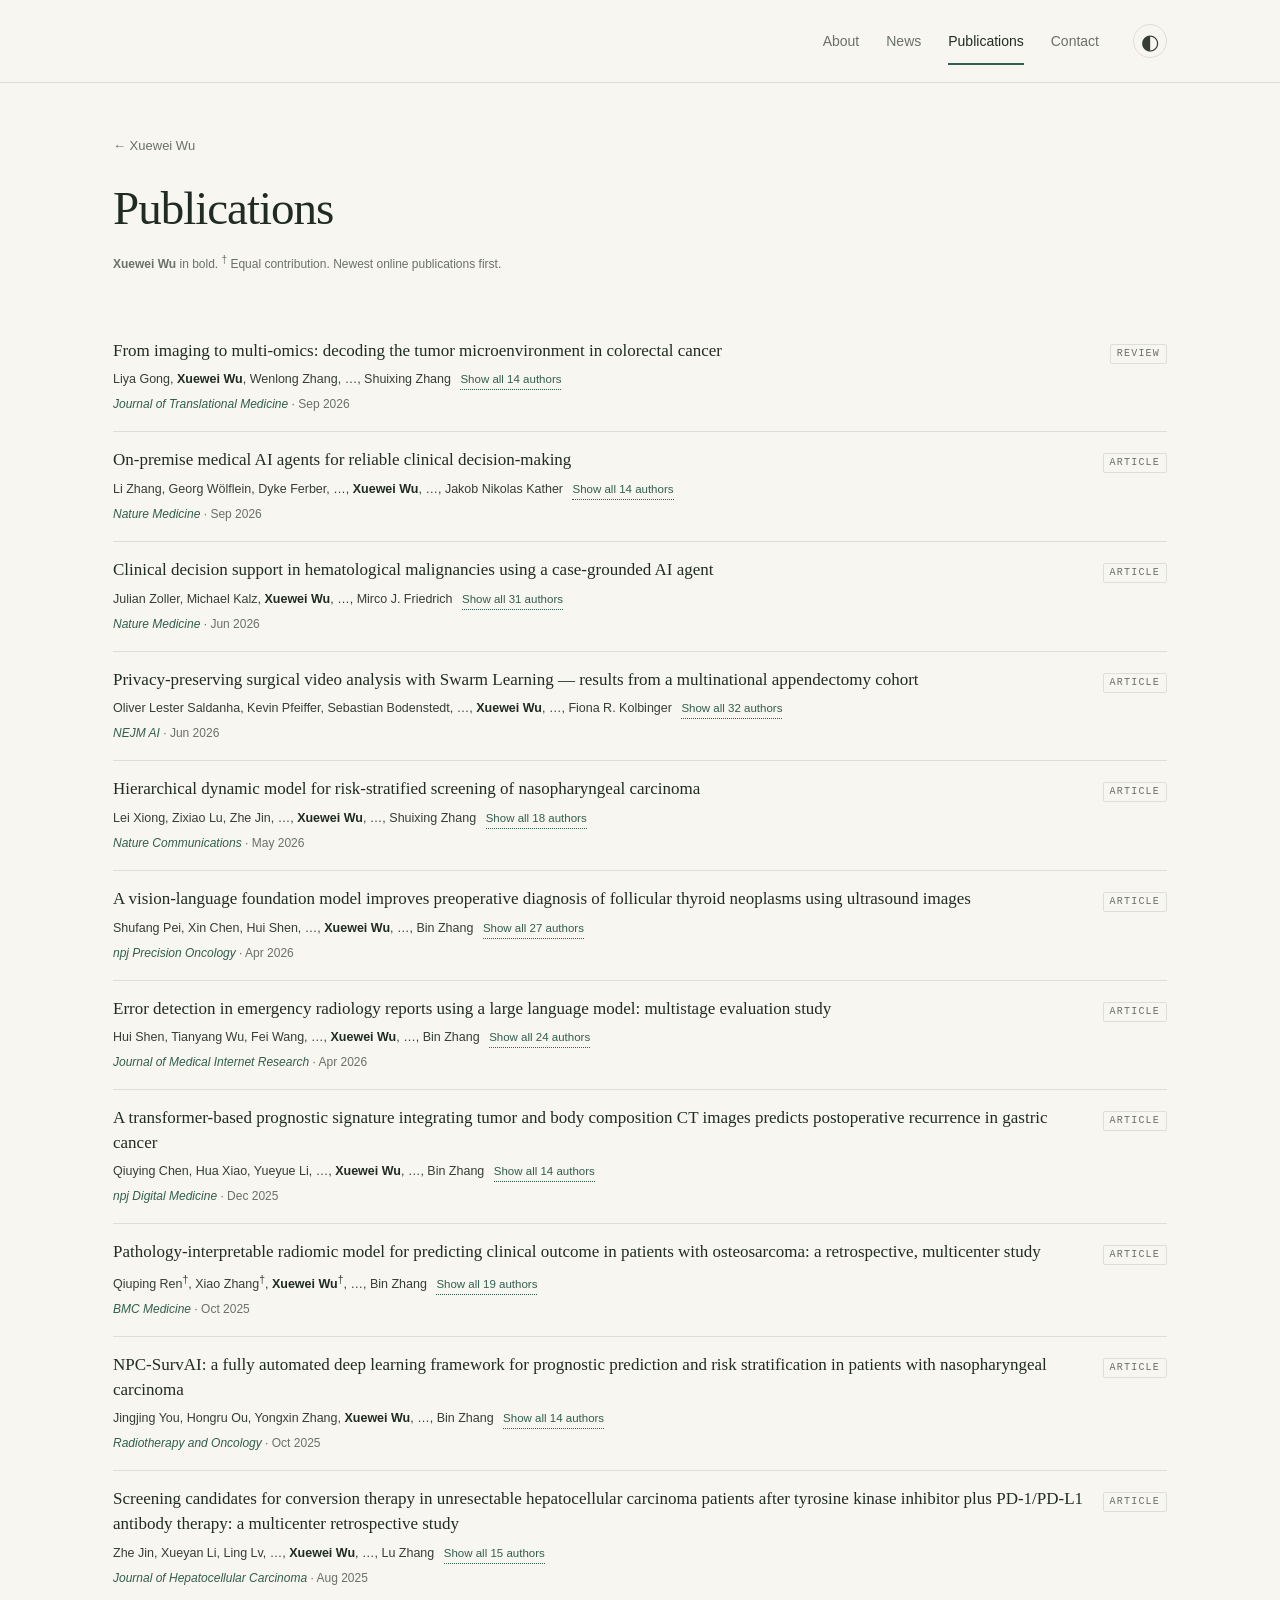
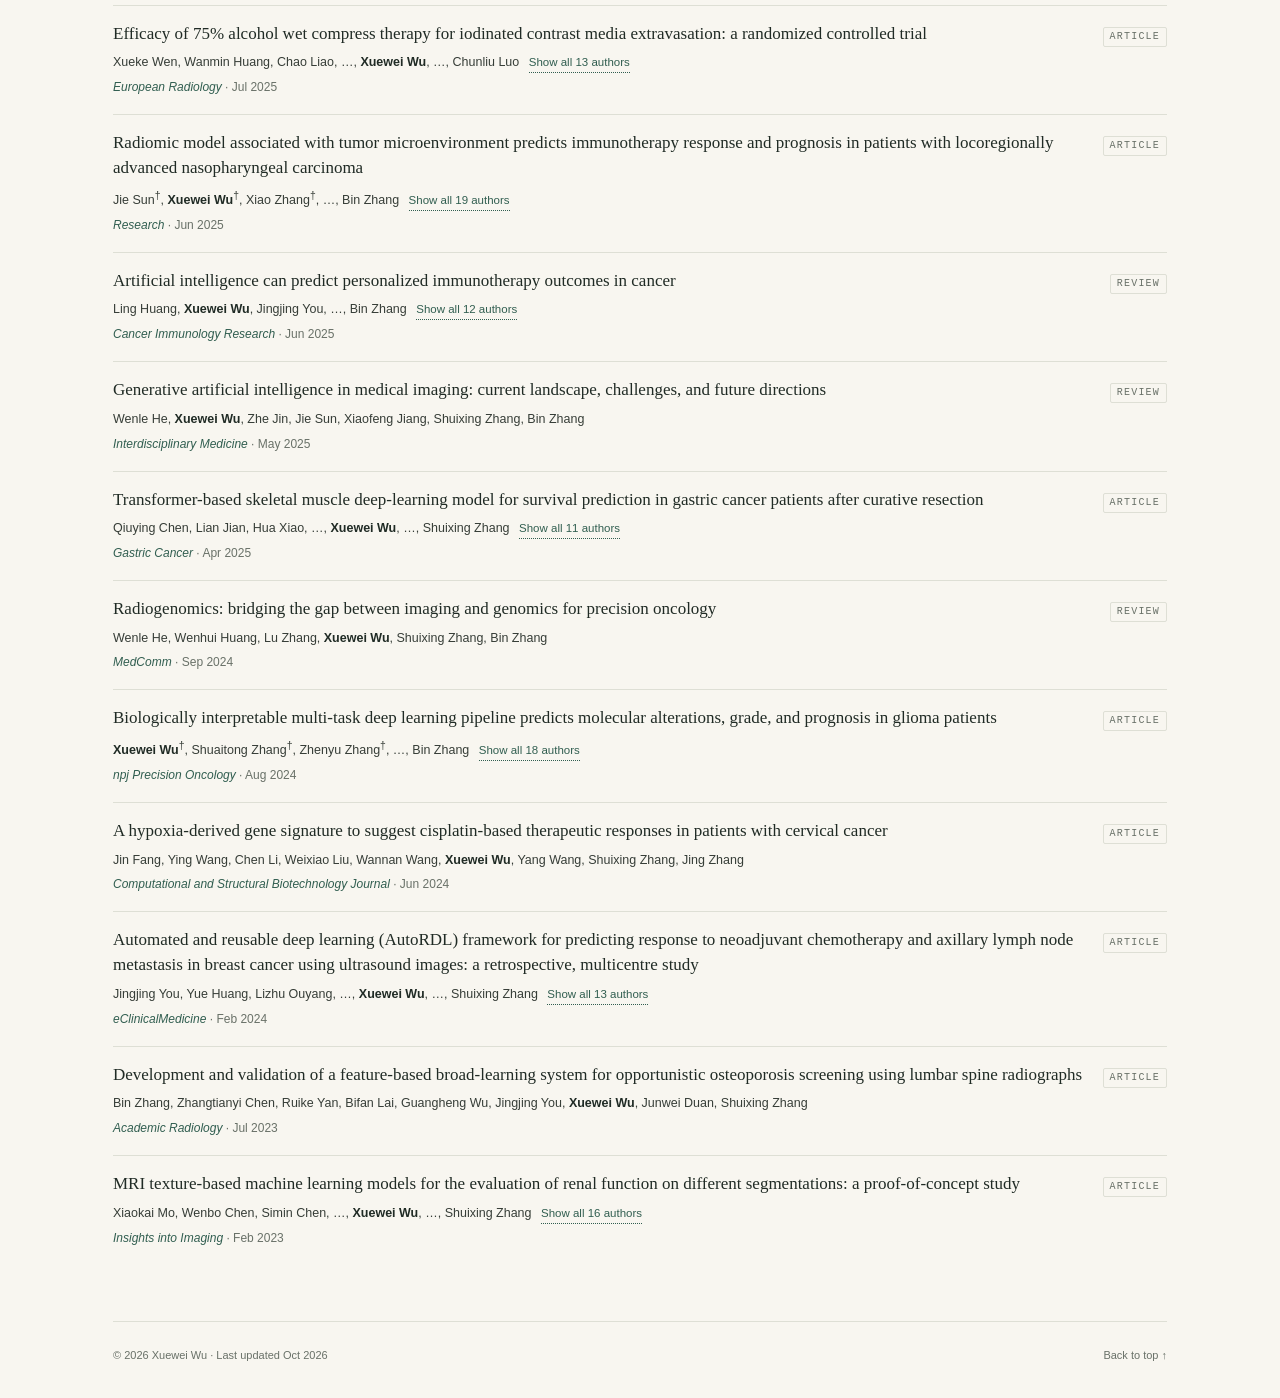
==== commit 81d13a46: "Keep publication titles as the sole article links" ====
--- a/publications.html
+++ b/publications.html
@@ -41,47 +41,47 @@
           <li>
             <div class="pub-head"><a class="pub-title" href="https://doi.org/10.1186/s12967-026-08958-6">From imaging to multi-omics: decoding the tumor microenvironment in colorectal cancer</a><span class="pub-type">Review</span></div>
             <p class="pub-authors is-collapsible"><span>Liya Gong, </span><span><strong>Xuewei Wu</strong>, </span><span>Wenlong Zhang, </span><span class="pub-ellipsis" aria-hidden="true">…, </span><span class="pub-more">Bo Lai, </span><span class="pub-more">Jinping Yuan, </span><span class="pub-more">Yue Gu, </span><span class="pub-more">Hui Shen, </span><span class="pub-more">Xin Liu, </span><span class="pub-more">Yuxin Xiong, </span><span class="pub-more">Jinyi Zheng, </span><span class="pub-more">Liaoyuan Wang, </span><span class="pub-more">Xue Han, </span><span class="pub-more">Bin Zhang, </span><span>Shuixing Zhang</span> <button class="pub-toggle" type="button" aria-expanded="false" data-more="Show all 14 authors" data-less="Show fewer">Show all 14 authors</button></p>
-            <p class="pub-venue"><span>Journal of Translational Medicine</span> · <time datetime="2026-09">Sep 2026</time> · <a href="https://link.springer.com/article/10.1186/s12967-026-08958-6">Open full text</a></p>
+            <p class="pub-venue"><span>Journal of Translational Medicine</span> · <time datetime="2026-09">Sep 2026</time></p>
           </li>
           <li>
             <div class="pub-head"><a class="pub-title" href="https://doi.org/10.1038/s41591-026-04609-x">On-premise medical AI agents for reliable clinical decision-making</a><span class="pub-type">Article</span></div>
             <p class="pub-authors is-collapsible"><span>Li Zhang, </span><span>Georg Wölflein, </span><span>Dyke Ferber, </span><span class="pub-ellipsis" aria-hidden="true">…, </span><span class="pub-more">Junhao Liang, </span><span class="pub-more">Zunamys I. Carrero, </span><span><strong>Xuewei Wu</strong>, </span><span class="pub-ellipsis" aria-hidden="true">…, </span><span class="pub-more">Julien Vibert, </span><span class="pub-more">Jan Clusmann, </span><span class="pub-more">Lino Möhrmann, </span><span class="pub-more">Elena E. Möhrmann, </span><span class="pub-more">Catharina Wichmann, </span><span class="pub-more">Fabian Wolf, </span><span class="pub-more">Tim Lenz, </span><span>Jakob Nikolas Kather</span> <button class="pub-toggle" type="button" aria-expanded="false" data-more="Show all 14 authors" data-less="Show fewer">Show all 14 authors</button></p>
-            <p class="pub-venue"><span>Nature Medicine</span> · <time datetime="2026-09">Sep 2026</time> · <a href="https://europepmc.org/articles/PMC13668652">Open full text</a></p>
+            <p class="pub-venue"><span>Nature Medicine</span> · <time datetime="2026-09">Sep 2026</time></p>
           </li>
           <li>
             <div class="pub-head"><a class="pub-title" href="https://doi.org/10.1038/s41591-026-04494-4">Clinical decision support in hematological malignancies using a case-grounded AI agent</a><span class="pub-type">Article</span></div>
             <p class="pub-authors is-collapsible"><span>Julian Zoller, </span><span>Michael Kalz, </span><span><strong>Xuewei Wu</strong>, </span><span class="pub-ellipsis" aria-hidden="true">…, </span><span class="pub-more">Sven Cuntz, </span><span class="pub-more">Linus Kruk, </span><span class="pub-more">Niklas Kehl, </span><span class="pub-more">Julius J. Michel, </span><span class="pub-more">Cornelius Funk, </span><span class="pub-more">Sarah Richter, </span><span class="pub-more">Tobias Tix, </span><span class="pub-more">David Sedloev, </span><span class="pub-more">Jonathan Naboschni, </span><span class="pub-more">Jan H. Frenking, </span><span class="pub-more">Silvia Barbosa, </span><span class="pub-more">Oliver L. Saldanha, </span><span class="pub-more">Alanna Kirschner, </span><span class="pub-more">Anna D. Metzler, </span><span class="pub-more">Antonia Schach, </span><span class="pub-more">René Onken, </span><span class="pub-more">Tim R. Wagner, </span><span class="pub-more">Martin Dugas, </span><span class="pub-more">Andreas Trumpp, </span><span class="pub-more">Martin Dreyling, </span><span class="pub-more">Michael von Bergwelt-Baildon, </span><span class="pub-more">Kai Rejeski, </span><span class="pub-more">Tim Sauer, </span><span class="pub-more">Peter Dreger, </span><span class="pub-more">Marc S. Raab, </span><span class="pub-more">Carsten Müller-Tidow, </span><span class="pub-more">Jakob N. Kather, </span><span>Mirco J. Friedrich</span> <button class="pub-toggle" type="button" aria-expanded="false" data-more="Show all 31 authors" data-less="Show fewer">Show all 31 authors</button></p>
-            <p class="pub-venue"><span>Nature Medicine</span> · <time datetime="2026-06">Jun 2026</time> · <a href="assets/publications/hemaguide.pdf">PDF</a></p>
+            <p class="pub-venue"><span>Nature Medicine</span> · <time datetime="2026-06">Jun 2026</time></p>
           </li>
           <li>
             <div class="pub-head"><a class="pub-title" href="https://doi.org/10.1056/AIoa2501116">Privacy-preserving surgical video analysis with Swarm Learning — results from a multinational appendectomy cohort</a><span class="pub-type">Article</span></div>
             <p class="pub-authors is-collapsible"><span>Oliver Lester Saldanha, </span><span>Kevin Pfeiffer, </span><span>Sebastian Bodenstedt, </span><span class="pub-ellipsis" aria-hidden="true">…, </span><span class="pub-more">Max Kirchner, </span><span class="pub-more">Alexander C. Jenke, </span><span class="pub-more">Catarina Barata, </span><span class="pub-more">Silvia Barbosa, </span><span class="pub-more">Julia Barthel, </span><span class="pub-more">Matthias Carstens, </span><span class="pub-more">Laura Teixeira Castro, </span><span class="pub-more">Karolin Dehlke, </span><span class="pub-more">Sophia Dietz, </span><span class="pub-more">Sotirios Emmanouilidis, </span><span class="pub-more">Guido Fitze, </span><span class="pub-more">Fabian Holderried, </span><span class="pub-more">Weam Kanjo, </span><span class="pub-more">Linda Leitermann, </span><span class="pub-more">Sören Torge Mees, </span><span class="pub-more">Antonio S. Soares, </span><span class="pub-more">Margarida Pascoal, </span><span class="pub-more">Steffen Pistorius, </span><span class="pub-more">Conrad Prudlo, </span><span class="pub-more">Jurek Schultz, </span><span class="pub-more">Astrid Seiberth, </span><span class="pub-more">Karolin Thiel, </span><span><strong>Xuewei Wu</strong>, </span><span class="pub-ellipsis" aria-hidden="true">…, </span><span class="pub-more">Daniel Ziehn, </span><span class="pub-more">Stefanie Speidel, </span><span class="pub-more">Jürgen Weitz, </span><span class="pub-more">Marius Distler, </span><span class="pub-more">Jakob Nikolas Kather, </span><span>Fiona R. Kolbinger</span> <button class="pub-toggle" type="button" aria-expanded="false" data-more="Show all 32 authors" data-less="Show fewer">Show all 32 authors</button></p>
-            <p class="pub-venue"><span>NEJM AI</span> · <time datetime="2026-06">Jun 2026</time> · <a href="https://europepmc.org/articles/PMC13411068">Author manuscript</a></p>
+            <p class="pub-venue"><span>NEJM AI</span> · <time datetime="2026-06">Jun 2026</time></p>
           </li>
           <li>
             <div class="pub-head"><a class="pub-title" href="https://doi.org/10.1038/s41467-026-72676-2">Hierarchical dynamic model for risk-stratified screening of nasopharyngeal carcinoma</a><span class="pub-type">Article</span></div>
             <p class="pub-authors is-collapsible"><span>Lei Xiong, </span><span>Zixiao Lu, </span><span>Zhe Jin, </span><span class="pub-ellipsis" aria-hidden="true">…, </span><span class="pub-more">Xia Yu, </span><span><strong>Xuewei Wu</strong>, </span><span class="pub-ellipsis" aria-hidden="true">…, </span><span class="pub-more">Jinrong Hao, </span><span class="pub-more">Biaohua Wu, </span><span class="pub-more">Jie Sun, </span><span class="pub-more">Hui Shen, </span><span class="pub-more">Wenle He, </span><span class="pub-more">Xin Liu, </span><span class="pub-more">Jingjing You, </span><span class="pub-more">Fugui Li, </span><span class="pub-more">Zhiheng Liang, </span><span class="pub-more">Jiyun Zhan, </span><span class="pub-more">Mingfang Ji, </span><span class="pub-more">Bin Zhang, </span><span>Shuixing Zhang</span> <button class="pub-toggle" type="button" aria-expanded="false" data-more="Show all 18 authors" data-less="Show fewer">Show all 18 authors</button></p>
-            <p class="pub-venue"><span>Nature Communications</span> · <time datetime="2026-05">May 2026</time> · <a href="https://europepmc.org/articles/PMC13346914">Open full text</a></p>
+            <p class="pub-venue"><span>Nature Communications</span> · <time datetime="2026-05">May 2026</time></p>
           </li>
           <li>
             <div class="pub-head"><a class="pub-title" href="https://doi.org/10.1038/s41698-026-01430-0">A vision-language foundation model improves preoperative diagnosis of follicular thyroid neoplasms using ultrasound images</a><span class="pub-type">Article</span></div>
             <p class="pub-authors is-collapsible"><span>Shufang Pei, </span><span>Xin Chen, </span><span>Hui Shen, </span><span class="pub-ellipsis" aria-hidden="true">…, </span><span class="pub-more">Yingjia Li, </span><span class="pub-more">Kai Yang, </span><span class="pub-more">Juanjuan Liu, </span><span class="pub-more">Bin Huang, </span><span><strong>Xuewei Wu</strong>, </span><span class="pub-ellipsis" aria-hidden="true">…, </span><span class="pub-more">Ting Liang, </span><span class="pub-more">Dan Yang, </span><span class="pub-more">Yunjun Yang, </span><span class="pub-more">Fei Wang, </span><span class="pub-more">Jingjing You, </span><span class="pub-more">Zhe Jin, </span><span class="pub-more">Wenle He, </span><span class="pub-more">Jie Sun, </span><span class="pub-more">Lijuan Liu, </span><span class="pub-more">Fei Guo, </span><span class="pub-more">Zhihong Lan, </span><span class="pub-more">Guifeng Tu, </span><span class="pub-more">Lizhu Ouyang, </span><span class="pub-more">Shuyi Liu, </span><span class="pub-more">Xiaoxiao Feng, </span><span class="pub-more">Yue Huang, </span><span class="pub-more">Shuixing Zhang, </span><span class="pub-more">Zhong Liu, </span><span>Bin Zhang</span> <button class="pub-toggle" type="button" aria-expanded="false" data-more="Show all 27 authors" data-less="Show fewer">Show all 27 authors</button></p>
-            <p class="pub-venue"><span>npj Precision Oncology</span> · <time datetime="2026-04">Apr 2026</time> · <a href="https://europepmc.org/articles/PMC13462135">Open full text</a></p>
+            <p class="pub-venue"><span>npj Precision Oncology</span> · <time datetime="2026-04">Apr 2026</time></p>
           </li>
           <li>
             <div class="pub-head"><a class="pub-title" href="https://doi.org/10.2196/86841">Error detection in emergency radiology reports using a large language model: multistage evaluation study</a><span class="pub-type">Article</span></div>
             <p class="pub-authors is-collapsible"><span>Hui Shen, </span><span>Tianyang Wu, </span><span>Fei Wang, </span><span class="pub-ellipsis" aria-hidden="true">…, </span><span class="pub-more">Jin Fang, </span><span class="pub-more">Yuange Li, </span><span class="pub-more">Xiaoling Wu, </span><span class="pub-more">Shuyi Liu, </span><span class="pub-more">Liting Chen, </span><span class="pub-more">Qiuping Ren, </span><span class="pub-more">Xiao Meng, </span><span class="pub-more">Jiatong Xu, </span><span class="pub-more">Jie Sun, </span><span class="pub-more">Yujie Zhao, </span><span class="pub-more">Xin Liu, </span><span class="pub-more">Liaoyuan Wang, </span><span class="pub-more">Guipeng Mai, </span><span class="pub-more">Jingjing You, </span><span class="pub-more">Zhe Jin, </span><span><strong>Xuewei Wu</strong>, </span><span class="pub-ellipsis" aria-hidden="true">…, </span><span class="pub-more">Wenle He, </span><span class="pub-more">Xue Han, </span><span class="pub-more">Shuixing Zhang, </span><span class="pub-more">Dong Zeng, </span><span>Bin Zhang</span> <button class="pub-toggle" type="button" aria-expanded="false" data-more="Show all 24 authors" data-less="Show fewer">Show all 24 authors</button></p>
-            <p class="pub-venue"><span>Journal of Medical Internet Research</span> · <time datetime="2026-04">Apr 2026</time> · <a href="https://europepmc.org/articles/PMC13078523">Open full text</a></p>
+            <p class="pub-venue"><span>Journal of Medical Internet Research</span> · <time datetime="2026-04">Apr 2026</time></p>
           </li>
           <li>
             <div class="pub-head"><a class="pub-title" href="https://doi.org/10.1038/s41746-025-02183-z">A transformer-based prognostic signature integrating tumor and body composition CT images predicts postoperative recurrence in gastric cancer</a><span class="pub-type">Article</span></div>
             <p class="pub-authors is-collapsible"><span>Qiuying Chen, </span><span>Hua Xiao, </span><span>Yueyue Li, </span><span class="pub-ellipsis" aria-hidden="true">…, </span><span class="pub-more">Lian Jian, </span><span class="pub-more">Lu Zhang, </span><span class="pub-more">Bo Lai, </span><span><strong>Xuewei Wu</strong>, </span><span class="pub-ellipsis" aria-hidden="true">…, </span><span class="pub-more">Jingjing You, </span><span class="pub-more">Zhe Jin, </span><span class="pub-more">Hui Shen, </span><span class="pub-more">Jie Sun, </span><span class="pub-more">Wenle He, </span><span class="pub-more">Shuixing Zhang, </span><span>Bin Zhang</span> <button class="pub-toggle" type="button" aria-expanded="false" data-more="Show all 14 authors" data-less="Show fewer">Show all 14 authors</button></p>
-            <p class="pub-venue"><span>npj Digital Medicine</span> · <time datetime="2025-12">Dec 2025</time> · <a href="https://europepmc.org/articles/PMC12775138">Open full text</a></p>
+            <p class="pub-venue"><span>npj Digital Medicine</span> · <time datetime="2025-12">Dec 2025</time></p>
           </li>
           <li>
             <div class="pub-head"><a class="pub-title" href="https://doi.org/10.1186/s12916-025-04424-0">Pathology-interpretable radiomic model for predicting clinical outcome in patients with osteosarcoma: a retrospective, multicenter study</a><span class="pub-type">Article</span></div>
             <p class="pub-authors is-collapsible"><span>Qiuping Ren<sup title="Equal contribution">†</sup>, </span><span>Xiao Zhang<sup title="Equal contribution">†</sup>, </span><span><strong>Xuewei Wu</strong><sup title="Equal contribution">†</sup>, </span><span class="pub-ellipsis" aria-hidden="true">…, </span><span class="pub-more">Heng Zhao, </span><span class="pub-more">Yongxin Zhang, </span><span class="pub-more">Yubin Yao, </span><span class="pub-more">Yinping Leng, </span><span class="pub-more">Xiaoyang Zhang, </span><span class="pub-more">Yumeng Liu, </span><span class="pub-more">Jijie Xiao, </span><span class="pub-more">Wenwen Liu, </span><span class="pub-more">Xia Xie, </span><span class="pub-more">Nana Pei, </span><span class="pub-more">Rongfang He, </span><span class="pub-more">Na Tang, </span><span class="pub-more">Ge Wen, </span><span class="pub-more">Xiaodong Zhang, </span><span class="pub-more">Shuixing Zhang, </span><span>Bin Zhang</span> <button class="pub-toggle" type="button" aria-expanded="false" data-more="Show all 19 authors" data-less="Show fewer">Show all 19 authors</button></p>
-            <p class="pub-venue"><span>BMC Medicine</span> · <time datetime="2025-10">Oct 2025</time> · <a href="assets/publications/osteosarcoma.pdf">PDF</a></p>
+            <p class="pub-venue"><span>BMC Medicine</span> · <time datetime="2025-10">Oct 2025</time></p>
           </li>
           <li>
             <div class="pub-head"><a class="pub-title" href="https://doi.org/10.1016/j.radonc.2025.111223">NPC-SurvAI: a fully automated deep learning framework for prognostic prediction and risk stratification in patients with nasopharyngeal carcinoma</a><span class="pub-type">Article</span></div>
@@ -91,7 +91,7 @@
           <li>
             <div class="pub-head"><a class="pub-title" href="https://doi.org/10.2147/JHC.S523476">Screening candidates for conversion therapy in unresectable hepatocellular carcinoma patients after tyrosine kinase inhibitor plus PD-1/PD-L1 antibody therapy: a multicenter retrospective study</a><span class="pub-type">Article</span></div>
             <p class="pub-authors is-collapsible"><span>Zhe Jin, </span><span>Xueyan Li, </span><span>Ling Lv, </span><span class="pub-ellipsis" aria-hidden="true">…, </span><span class="pub-more">Bin Zhang, </span><span class="pub-more">Xiao Ma, </span><span class="pub-more">Siqin Chen, </span><span class="pub-more">Jingjing You, </span><span><strong>Xuewei Wu</strong>, </span><span class="pub-ellipsis" aria-hidden="true">…, </span><span class="pub-more">Liaoyuan Wang, </span><span class="pub-more">Xin Liu, </span><span class="pub-more">Fei Wang, </span><span class="pub-more">Xiaoming Chen, </span><span class="pub-more">Lijuan Yu, </span><span class="pub-more">Shuixing Zhang, </span><span>Lu Zhang</span> <button class="pub-toggle" type="button" aria-expanded="false" data-more="Show all 15 authors" data-less="Show fewer">Show all 15 authors</button></p>
-            <p class="pub-venue"><span>Journal of Hepatocellular Carcinoma</span> · <time datetime="2025-08">Aug 2025</time> · <a href="https://europepmc.org/articles/PMC12396238">Open full text</a></p>
+            <p class="pub-venue"><span>Journal of Hepatocellular Carcinoma</span> · <time datetime="2025-08">Aug 2025</time></p>
           </li>
           <li>
             <div class="pub-head"><a class="pub-title" href="https://doi.org/10.1007/s00330-025-11889-3">Efficacy of 75% alcohol wet compress therapy for iodinated contrast media extravasation: a randomized controlled trial</a><span class="pub-type">Article</span></div>
@@ -101,7 +101,7 @@
           <li>
             <div class="pub-head"><a class="pub-title" href="https://doi.org/10.34133/research.0749">Radiomic model associated with tumor microenvironment predicts immunotherapy response and prognosis in patients with locoregionally advanced nasopharyngeal carcinoma</a><span class="pub-type">Article</span></div>
             <p class="pub-authors is-collapsible"><span>Jie Sun<sup title="Equal contribution">†</sup>, </span><span><strong>Xuewei Wu</strong><sup title="Equal contribution">†</sup>, </span><span>Xiao Zhang<sup title="Equal contribution">†</sup>, </span><span class="pub-ellipsis" aria-hidden="true">…, </span><span class="pub-more">Weiyuan Huang, </span><span class="pub-more">Xi Zhong, </span><span class="pub-more">Xueyan Li, </span><span class="pub-more">Kaiming Xue, </span><span class="pub-more">Shuyi Liu, </span><span class="pub-more">Xianjie Chen, </span><span class="pub-more">Wenzhu Li, </span><span class="pub-more">Xin Liu, </span><span class="pub-more">Hui Shen, </span><span class="pub-more">Jingjing You, </span><span class="pub-more">Wenle He, </span><span class="pub-more">Jin Zhe, </span><span class="pub-more">Lijuan Yu, </span><span class="pub-more">Yuange Li, </span><span class="pub-more">Shuixing Zhang, </span><span>Bin Zhang</span> <button class="pub-toggle" type="button" aria-expanded="false" data-more="Show all 19 authors" data-less="Show fewer">Show all 19 authors</button></p>
-            <p class="pub-venue"><span>Research</span> · <time datetime="2025-06">Jun 2025</time> · <a href="assets/publications/nasopharyngeal.pdf">PDF</a></p>
+            <p class="pub-venue"><span>Research</span> · <time datetime="2025-06">Jun 2025</time></p>
           </li>
           <li>
             <div class="pub-head"><a class="pub-title" href="https://doi.org/10.1158/2326-6066.CIR-24-1270">Artificial intelligence can predict personalized immunotherapy outcomes in cancer</a><span class="pub-type">Review</span></div>
@@ -111,32 +111,32 @@
           <li>
             <div class="pub-head"><a class="pub-title" href="https://doi.org/10.1002/INMD.20250024">Generative artificial intelligence in medical imaging: current landscape, challenges, and future directions</a><span class="pub-type">Review</span></div>
             <p class="pub-authors">Wenle He, <strong>Xuewei Wu</strong>, Zhe Jin, Jie Sun, Xiaofeng Jiang, Shuixing Zhang, Bin Zhang</p>
-            <p class="pub-venue"><span>Interdisciplinary Medicine</span> · <time datetime="2025-05">May 2025</time> · <a href="https://onlinelibrary.wiley.com/doi/10.1002/INMD.20250024">Open full text</a></p>
+            <p class="pub-venue"><span>Interdisciplinary Medicine</span> · <time datetime="2025-05">May 2025</time></p>
           </li>
           <li>
             <div class="pub-head"><a class="pub-title" href="https://doi.org/10.1007/s10120-025-01614-w">Transformer-based skeletal muscle deep-learning model for survival prediction in gastric cancer patients after curative resection</a><span class="pub-type">Article</span></div>
             <p class="pub-authors is-collapsible"><span>Qiuying Chen, </span><span>Lian Jian, </span><span>Hua Xiao, </span><span class="pub-ellipsis" aria-hidden="true">…, </span><span class="pub-more">Bin Zhang, </span><span class="pub-more">Xiaoping Yu, </span><span class="pub-more">Bo Lai, </span><span><strong>Xuewei Wu</strong>, </span><span class="pub-ellipsis" aria-hidden="true">…, </span><span class="pub-more">Jingjing You, </span><span class="pub-more">Zhe Jin, </span><span class="pub-more">Li Yu, </span><span>Shuixing Zhang</span> <button class="pub-toggle" type="button" aria-expanded="false" data-more="Show all 11 authors" data-less="Show fewer">Show all 11 authors</button></p>
-            <p class="pub-venue"><span>Gastric Cancer</span> · <time datetime="2025-04">Apr 2025</time> · <a href="https://europepmc.org/articles/PMC12174216">Open full text</a></p>
+            <p class="pub-venue"><span>Gastric Cancer</span> · <time datetime="2025-04">Apr 2025</time></p>
           </li>
           <li>
             <div class="pub-head"><a class="pub-title" href="https://doi.org/10.1002/mco2.722">Radiogenomics: bridging the gap between imaging and genomics for precision oncology</a><span class="pub-type">Review</span></div>
             <p class="pub-authors">Wenle He, Wenhui Huang, Lu Zhang, <strong>Xuewei Wu</strong>, Shuixing Zhang, Bin Zhang</p>
-            <p class="pub-venue"><span>MedComm</span> · <time datetime="2024-09">Sep 2024</time> · <a href="https://europepmc.org/articles/PMC11381657">Open full text</a></p>
+            <p class="pub-venue"><span>MedComm</span> · <time datetime="2024-09">Sep 2024</time></p>
           </li>
           <li>
             <div class="pub-head"><a class="pub-title" href="https://doi.org/10.1038/s41698-024-00670-2">Biologically interpretable multi-task deep learning pipeline predicts molecular alterations, grade, and prognosis in glioma patients</a><span class="pub-type">Article</span></div>
             <p class="pub-authors is-collapsible"><span><strong>Xuewei Wu</strong><sup title="Equal contribution">†</sup>, </span><span>Shuaitong Zhang<sup title="Equal contribution">†</sup>, </span><span>Zhenyu Zhang<sup title="Equal contribution">†</sup>, </span><span class="pub-ellipsis" aria-hidden="true">…, </span><span class="pub-more">Zicong He, </span><span class="pub-more">Zexin Xu, </span><span class="pub-more">Weiwei Wang, </span><span class="pub-more">Zhe Jin, </span><span class="pub-more">Jingjing You, </span><span class="pub-more">Yang Guo, </span><span class="pub-more">Lu Zhang, </span><span class="pub-more">Wenhui Huang, </span><span class="pub-more">Fei Wang, </span><span class="pub-more">Xianzhi Liu, </span><span class="pub-more">Dongming Yan, </span><span class="pub-more">Jingliang Cheng, </span><span class="pub-more">Jing Yan, </span><span class="pub-more">Shuixing Zhang, </span><span>Bin Zhang</span> <button class="pub-toggle" type="button" aria-expanded="false" data-more="Show all 18 authors" data-less="Show fewer">Show all 18 authors</button></p>
-            <p class="pub-venue"><span>npj Precision Oncology</span> · <time datetime="2024-08">Aug 2024</time> · <a href="https://europepmc.org/articles/PMC11329669">Open full text</a></p>
+            <p class="pub-venue"><span>npj Precision Oncology</span> · <time datetime="2024-08">Aug 2024</time></p>
           </li>
           <li>
             <div class="pub-head"><a class="pub-title" href="https://doi.org/10.1016/j.csbj.2024.06.007">A hypoxia-derived gene signature to suggest cisplatin-based therapeutic responses in patients with cervical cancer</a><span class="pub-type">Article</span></div>
             <p class="pub-authors">Jin Fang, Ying Wang, Chen Li, Weixiao Liu, Wannan Wang, <strong>Xuewei Wu</strong>, Yang Wang, Shuixing Zhang, Jing Zhang</p>
-            <p class="pub-venue"><span>Computational and Structural Biotechnology Journal</span> · <time datetime="2024-06">Jun 2024</time> · <a href="https://europepmc.org/articles/PMC11231957">Open full text</a></p>
+            <p class="pub-venue"><span>Computational and Structural Biotechnology Journal</span> · <time datetime="2024-06">Jun 2024</time></p>
           </li>
           <li>
             <div class="pub-head"><a class="pub-title" href="https://doi.org/10.1016/j.eclinm.2024.102499">Automated and reusable deep learning (AutoRDL) framework for predicting response to neoadjuvant chemotherapy and axillary lymph node metastasis in breast cancer using ultrasound images: a retrospective, multicentre study</a><span class="pub-type">Article</span></div>
             <p class="pub-authors is-collapsible"><span>Jingjing You, </span><span>Yue Huang, </span><span>Lizhu Ouyang, </span><span class="pub-ellipsis" aria-hidden="true">…, </span><span class="pub-more">Xiao Zhang, </span><span class="pub-more">Pei Chen, </span><span><strong>Xuewei Wu</strong>, </span><span class="pub-ellipsis" aria-hidden="true">…, </span><span class="pub-more">Zhe Jin, </span><span class="pub-more">Hui Shen, </span><span class="pub-more">Lu Zhang, </span><span class="pub-more">Qiuying Chen, </span><span class="pub-more">Shufang Pei, </span><span class="pub-more">Bin Zhang, </span><span>Shuixing Zhang</span> <button class="pub-toggle" type="button" aria-expanded="false" data-more="Show all 13 authors" data-less="Show fewer">Show all 13 authors</button></p>
-            <p class="pub-venue"><span>eClinicalMedicine</span> · <time datetime="2024-02">Feb 2024</time> · <a href="https://europepmc.org/articles/PMC10909626">Open full text</a></p>
+            <p class="pub-venue"><span>eClinicalMedicine</span> · <time datetime="2024-02">Feb 2024</time></p>
           </li>
           <li>
             <div class="pub-head"><a class="pub-title" href="https://doi.org/10.1016/j.acra.2023.07.002">Development and validation of a feature-based broad-learning system for opportunistic osteoporosis screening using lumbar spine radiographs</a><span class="pub-type">Article</span></div>
@@ -146,7 +146,7 @@
           <li>
             <div class="pub-head"><a class="pub-title" href="https://doi.org/10.1186/s13244-023-01370-4">MRI texture-based machine learning models for the evaluation of renal function on different segmentations: a proof-of-concept study</a><span class="pub-type">Article</span></div>
             <p class="pub-authors is-collapsible"><span>Xiaokai Mo, </span><span>Wenbo Chen, </span><span>Simin Chen, </span><span class="pub-ellipsis" aria-hidden="true">…, </span><span class="pub-more">Zhuozhi Chen, </span><span class="pub-more">Yuanshu Guo, </span><span class="pub-more">Yulian Chen, </span><span><strong>Xuewei Wu</strong>, </span><span class="pub-ellipsis" aria-hidden="true">…, </span><span class="pub-more">Lu Zhang, </span><span class="pub-more">Qiuying Chen, </span><span class="pub-more">Zhe Jin, </span><span class="pub-more">Minmin Li, </span><span class="pub-more">Luyan Chen, </span><span class="pub-more">Jingjing You, </span><span class="pub-more">Zhiyuan Xiong, </span><span class="pub-more">Bin Zhang, </span><span>Shuixing Zhang</span> <button class="pub-toggle" type="button" aria-expanded="false" data-more="Show all 16 authors" data-less="Show fewer">Show all 16 authors</button></p>
-            <p class="pub-venue"><span>Insights into Imaging</span> · <time datetime="2023-02">Feb 2023</time> · <a href="https://europepmc.org/articles/PMC9902579">Open full text</a></p>
+            <p class="pub-venue"><span>Insights into Imaging</span> · <time datetime="2023-02">Feb 2023</time></p>
           </li>
         </ol>
       </section>
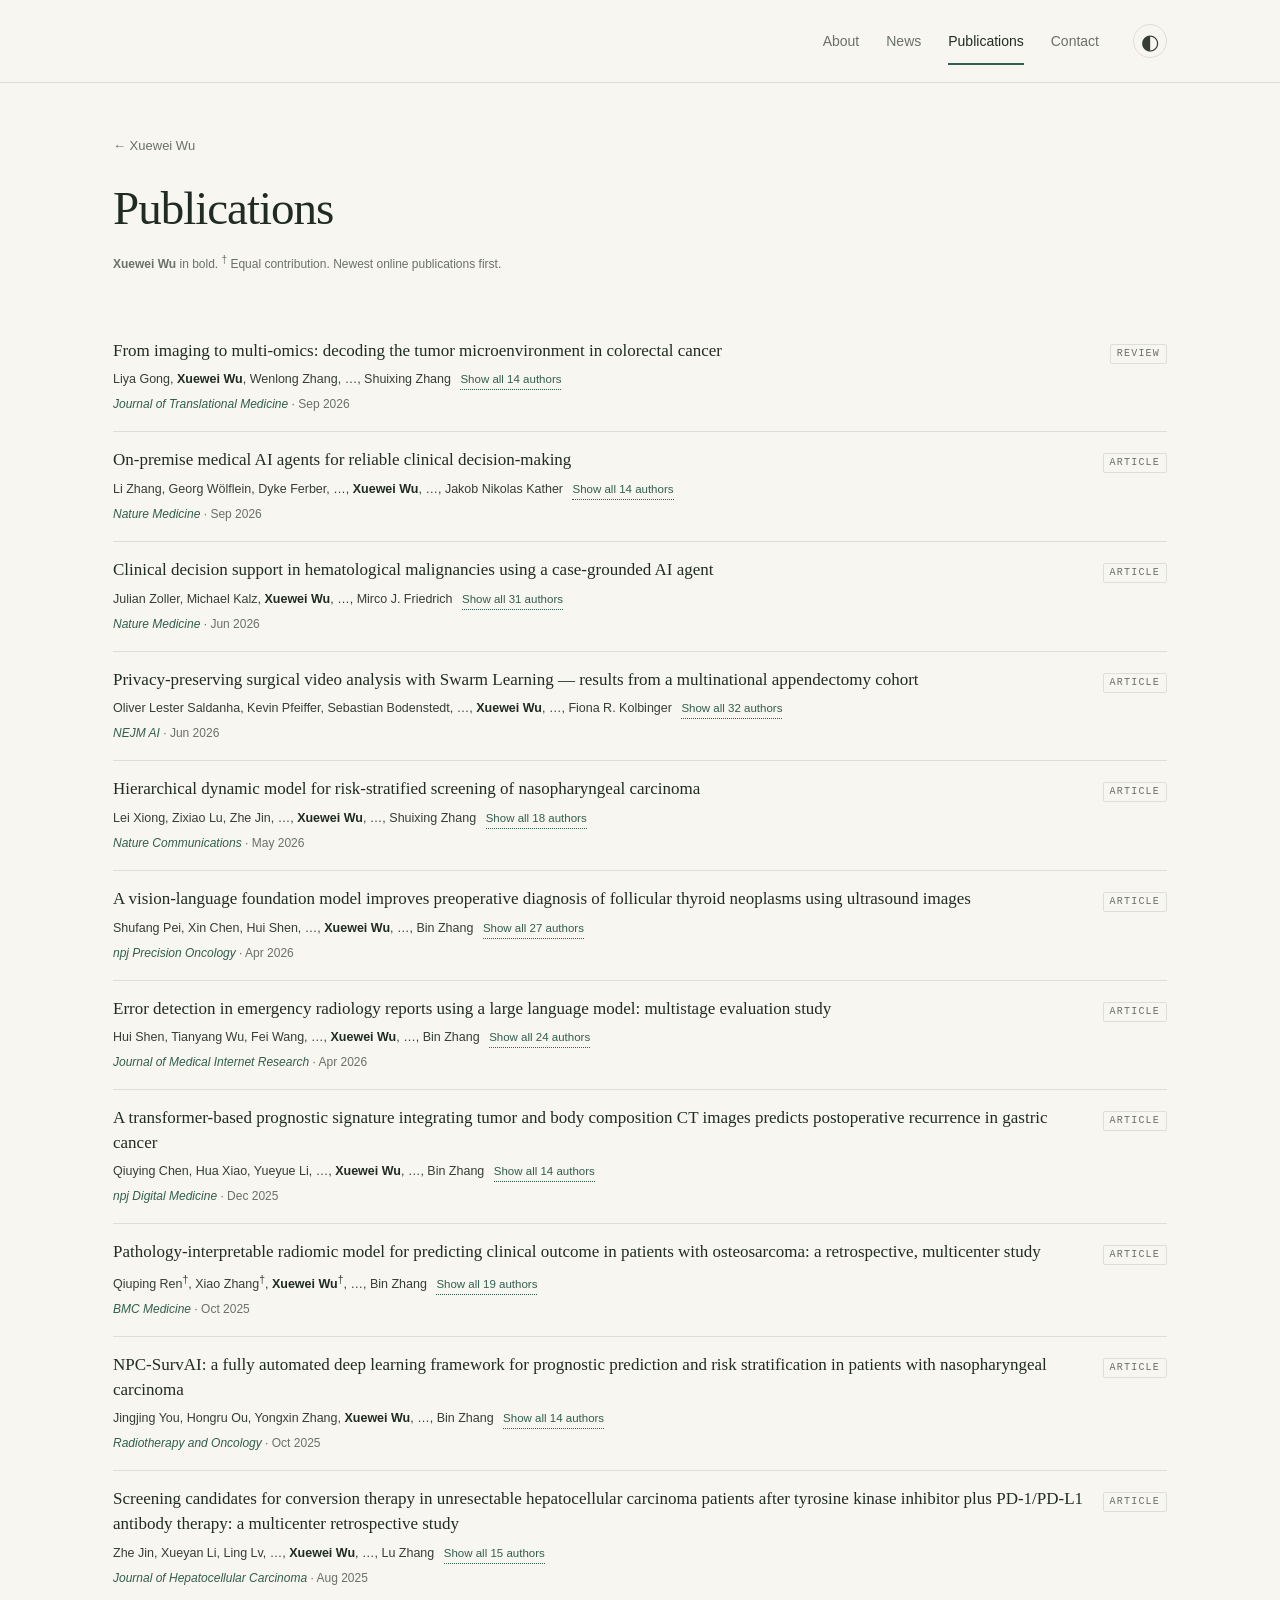
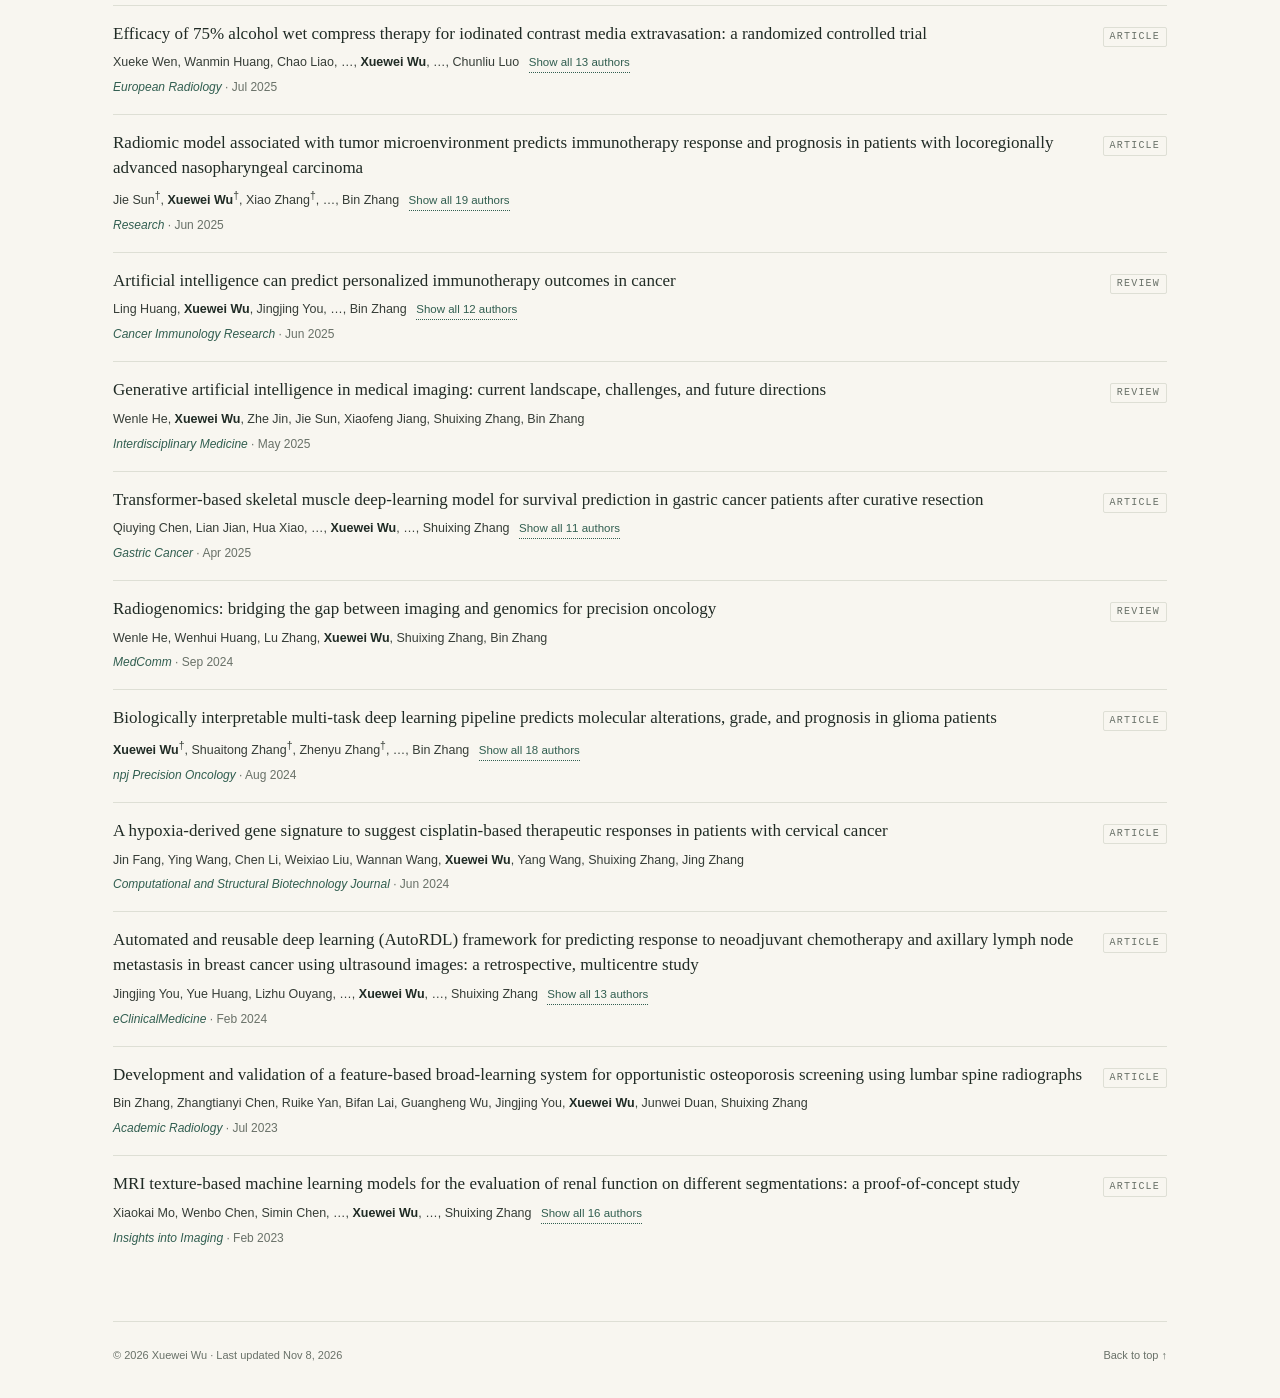
==== commit 22856c15: "List peer review service and show full update dates" ====
--- a/publications.html
+++ b/publications.html
@@ -11,7 +11,7 @@
   <title>Publications · Xuewei Wu</title>
   <link rel="icon" href="assets/favicon.svg" type="image/svg+xml">
   <link rel="stylesheet" href="assets/style.css?v=paper-contributions">
-  <script src="assets/main.js?v=20261029-news-scroll" defer></script>
+  <script src="assets/main.js?v=20261108-full-date" defer></script>
 </head>
 <body>
   <a class="skip-link" href="#main">Skip to content</a>
@@ -151,7 +151,7 @@
         </ol>
       </section>
 
-      <footer><p>© <span id="year">2026</span> Xuewei Wu · Last updated <time id="last-updated" datetime="2026-10-26">Oct 2026</time></p><a href="#main">Back to top <span aria-hidden="true">↑</span></a></footer>
+      <footer><p>© <span id="year">2026</span> Xuewei Wu · Last updated <time id="last-updated" datetime="2026-11-08">Nov 8, 2026</time></p><a href="#main">Back to top <span aria-hidden="true">↑</span></a></footer>
     </main>
   </div>
   <div id="paper-magnifier" class="paper-magnifier" hidden aria-hidden="true"><img alt=""></div>
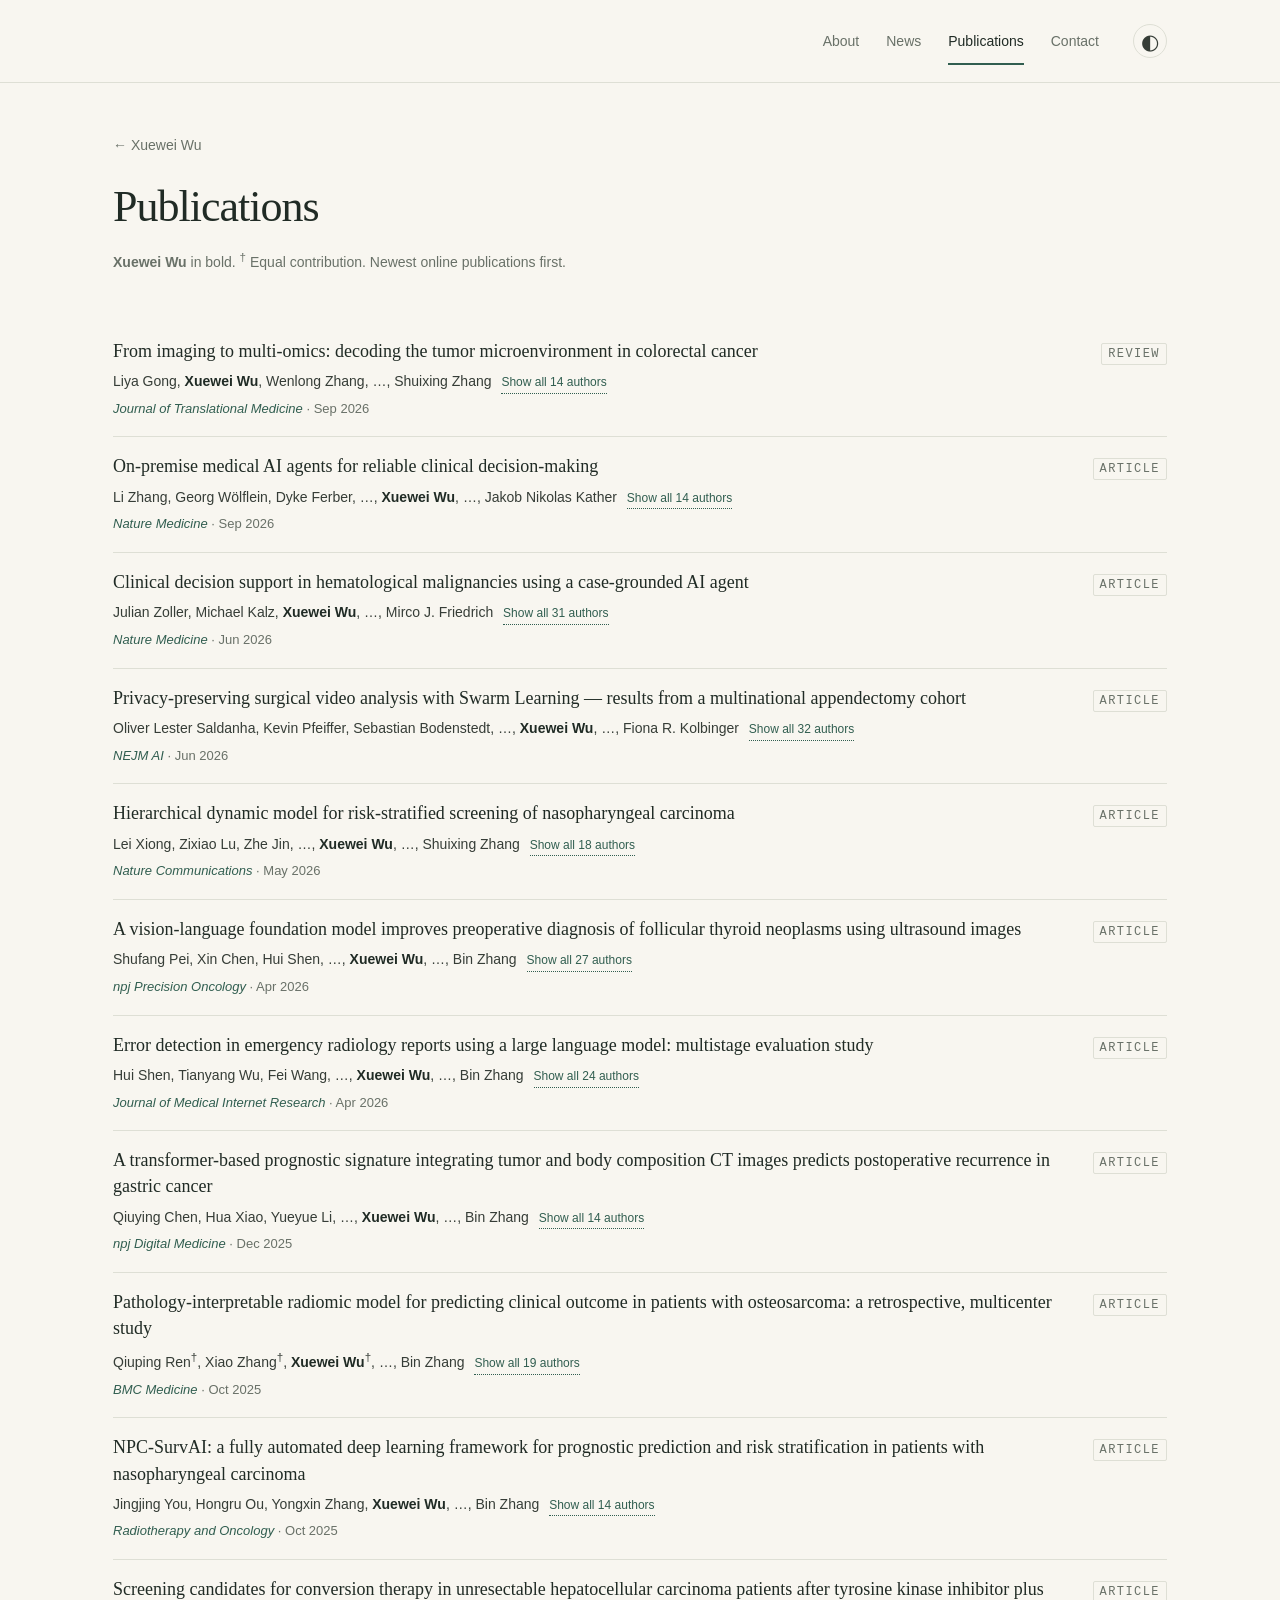
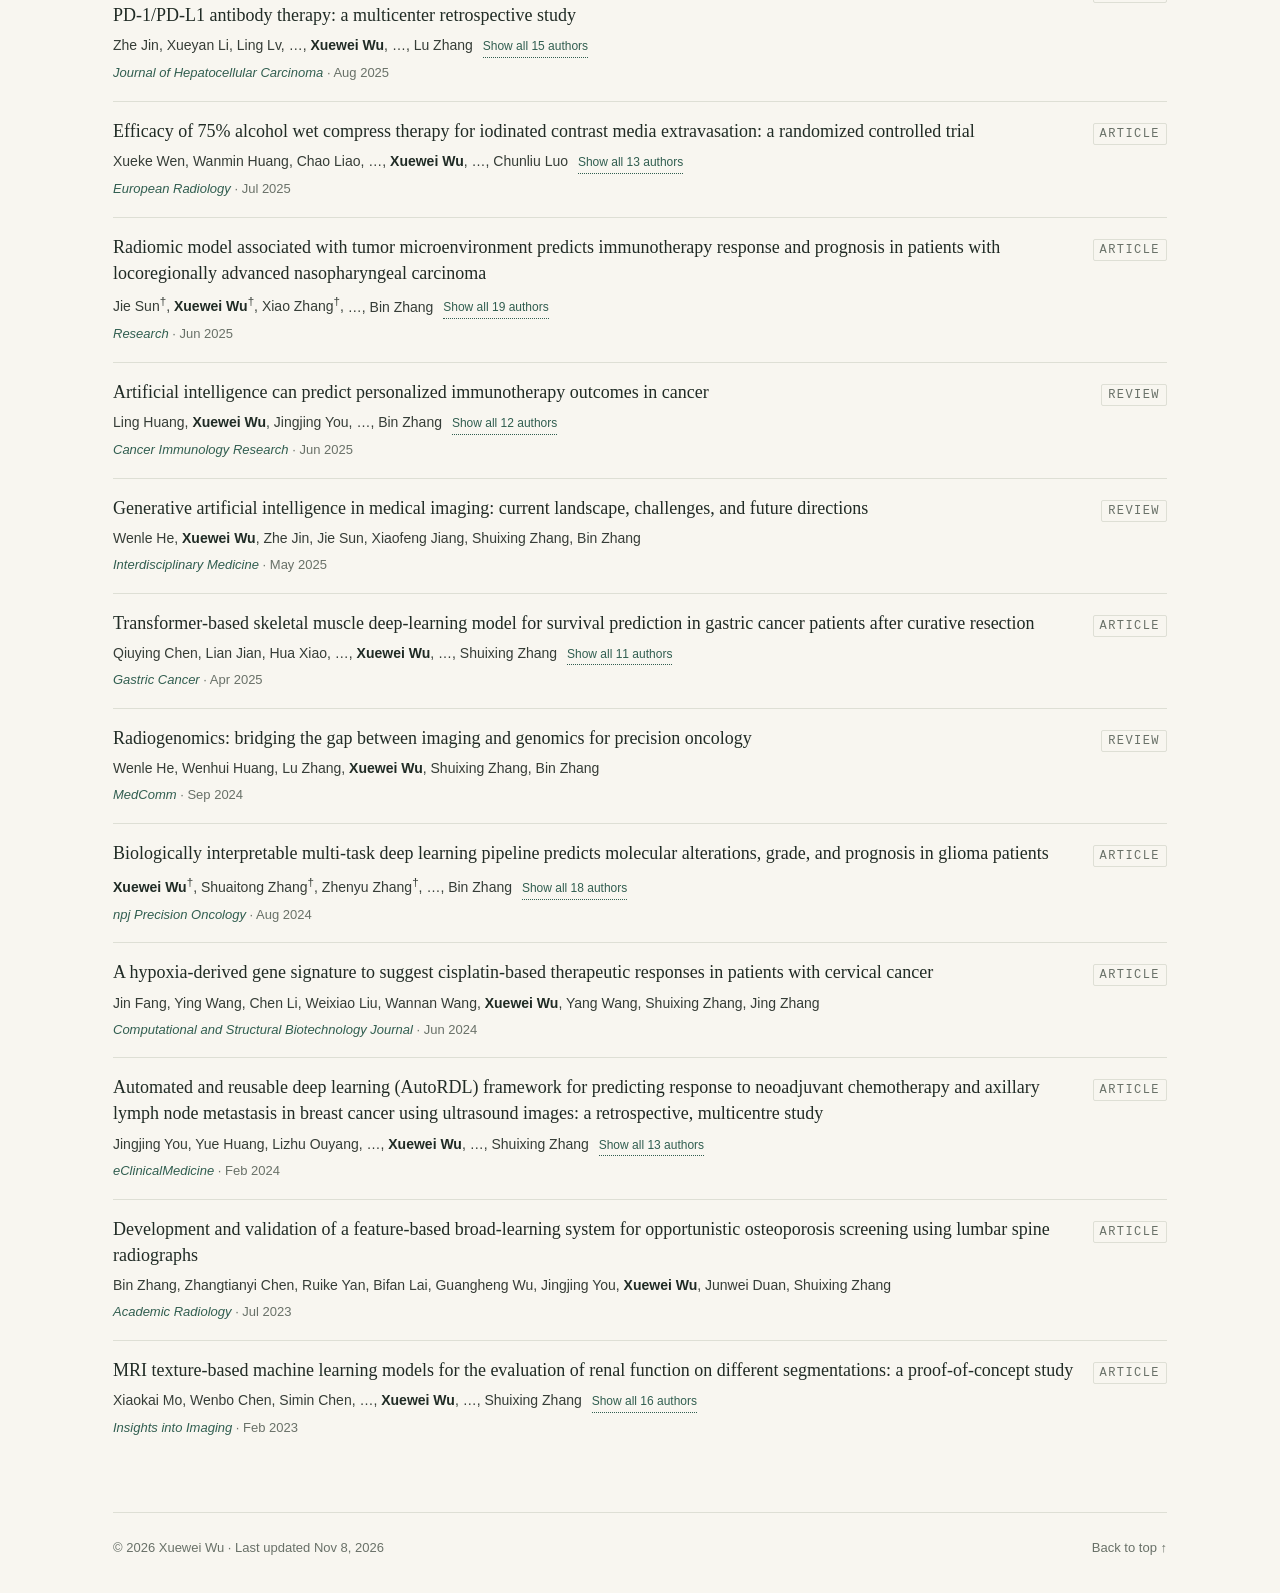
==== commit 4c6e82ce: "Unify typography across the academic homepage" ====
--- a/publications.html
+++ b/publications.html
@@ -10,7 +10,7 @@
   <meta property="og:type" content="website">
   <title>Publications · Xuewei Wu</title>
   <link rel="icon" href="assets/favicon.svg" type="image/svg+xml">
-  <link rel="stylesheet" href="assets/style.css?v=paper-contributions">
+  <link rel="stylesheet" href="assets/style.css?v=type-scale">
   <script src="assets/main.js?v=20261108-full-date" defer></script>
 </head>
 <body>
--- a/assets/style.css
+++ b/assets/style.css
@@ -1,12 +1,20 @@
-/* Original implementation inspired by the structure of Academic Pages. */
+/* Shared type scale for the homepage and publication index. */
+:root{
+  --type-label:.75rem;
+  --type-meta:.8125rem;
+  --type-small:.875rem;
+  --type-body:1rem;
+  --type-lead:1.125rem;
+  --type-section:clamp(1.75rem,1.4rem + 1vw,2rem);
+}
 :root{color-scheme:light;--bg:#f8f6f0;--text:#363d37;--heading:#202b25;--muted:#697168;--accent:#315e50;--border:#dedfd5;--soft:#efeee6;--tag:#e8ede5;--header:#f8f6f0;--surface:#fcfbf7;--display-font:Georgia,"Palatino Linotype",Palatino,serif}
 html[data-theme="dark"]{color-scheme:dark;--bg:#19211d;--text:#d9ded6;--heading:#f2f1e8;--muted:#adb7ab;--accent:#a0c6ae;--border:#36433a;--soft:#222e26;--tag:#2b3c30;--header:#19211d;--surface:#1d2721}
 *{box-sizing:border-box}html{scroll-behavior:smooth;scroll-padding-top:105px}body{margin:0;background:var(--bg);color:var(--text);font:16px/1.75 -apple-system,BlinkMacSystemFont,"Segoe UI",Arial,sans-serif;-webkit-font-smoothing:antialiased}a{color:var(--accent);text-underline-offset:4px;text-decoration-thickness:1px}a:hover{text-decoration:underline}button{font:inherit;cursor:pointer}button[hidden]{display:none!important}a:focus-visible,button:focus-visible,summary:focus-visible{outline:3px solid var(--accent);outline-offset:5px}h1,h2,h3{color:var(--heading);line-height:1.3}p{margin:0 0 17px}strong{font-weight:600}svg{width:17px;height:17px;fill:none;stroke:currentColor;stroke-width:1.7;stroke-linecap:round;stroke-linejoin:round;flex-shrink:0}.sr-only{position:absolute;width:1px;height:1px;padding:0;overflow:hidden;clip:rect(0,0,0,0);white-space:nowrap;border:0}.skip-link{position:fixed;top:-100px;left:20px;z-index:100;background:var(--bg);padding:10px 16px}.skip-link:focus{top:10px}
-.masthead{position:sticky;top:0;z-index:20;border-bottom:1px solid var(--border);background:var(--header)}.masthead-inner{max-width:1216px;margin:auto;min-height:82px;display:flex;align-items:center;gap:34px;padding:0 38px}.wordmark{font-size:23px;font-weight:700;letter-spacing:-.8px;white-space:nowrap;color:var(--heading);text-decoration:none;margin-right:auto}.wordmark-dot{color:var(--accent)}nav{display:flex;gap:27px;align-items:center}nav a{position:relative;font-size:14px;color:var(--muted);text-decoration:none;padding:28px 0}nav a:hover{color:var(--heading);text-decoration:none}nav a.active{color:var(--heading)}nav a.active:after{position:absolute;content:"";height:2px;background:var(--accent);bottom:16px;left:0;right:0}.theme-toggle{border:1px solid var(--border);border-radius:50%;width:34px;height:34px;display:grid;place-items:center;background:var(--bg);color:var(--text);font-size:21px;line-height:1;flex-shrink:0}.theme-toggle:hover{background:var(--soft)}.menu-toggle{display:none;border:0;background:none;color:var(--heading);font-size:14px}
+.masthead{position:sticky;top:0;z-index:20;border-bottom:1px solid var(--border);background:var(--header)}.masthead-inner{max-width:1216px;margin:auto;min-height:82px;display:flex;align-items:center;gap:34px;padding:0 38px}.wordmark{font-size:23px;font-weight:700;letter-spacing:-.8px;white-space:nowrap;color:var(--heading);text-decoration:none;margin-right:auto}.wordmark-dot{color:var(--accent)}nav{display:flex;gap:27px;align-items:center}nav a{position:relative;font-size:var(--type-small);color:var(--muted);text-decoration:none;padding:28px 0}nav a:hover{color:var(--heading);text-decoration:none}nav a.active{color:var(--heading)}nav a.active:after{position:absolute;content:"";height:2px;background:var(--accent);bottom:16px;left:0;right:0}.theme-toggle{border:1px solid var(--border);border-radius:50%;width:34px;height:34px;display:grid;place-items:center;background:var(--bg);color:var(--text);font-size:21px;line-height:1;flex-shrink:0}.theme-toggle:hover{background:var(--soft)}.menu-toggle{display:none;border:0;background:none;color:var(--heading);font-size:var(--type-small)}
 .page-layout{max-width:1216px;margin:0 auto;padding:58px 38px 0;display:grid;grid-template-columns:232px minmax(0,1fr);column-gap:74px}.profile{align-self:start;position:sticky;top:122px;font-size:14px;line-height:1.65}.portrait-placeholder{width:154px;height:154px;border-radius:50%;background:var(--soft);border:1px solid var(--border);display:grid;place-items:center;position:relative;outline:7px solid var(--bg);box-shadow:0 0 0 8px var(--border);margin:8px 0 19px 8px}.portrait-placeholder:after{content:"";position:absolute;inset:13px;border:1px solid var(--border);border-radius:50%}.portrait-placeholder span{font:400 49px/1 Georgia,serif;letter-spacing:-3px;color:var(--accent)}.photo-caption{font-size:10px;letter-spacing:.25px;color:var(--muted);margin:0 0 25px 8px}.profile h1{font-family:var(--display-font);font-size:25px;font-weight:400;letter-spacing:-.5px;margin:0 0 13px}.profile h1 span{font-family:-apple-system,BlinkMacSystemFont,"Segoe UI",Arial,sans-serif;display:block;font-size:13px;font-weight:500;color:var(--muted);letter-spacing:1px;margin-top:5px}.position{font-size:14px;font-weight:600;margin-bottom:6px}.affiliation{color:var(--muted);margin-bottom:18px}.location{display:flex;align-items:center;gap:8px;color:var(--muted);font-size:13px}.profile-links{display:grid;gap:9px;margin-top:23px}.profile-links a{display:flex;align-items:center;gap:9px;color:var(--text);text-decoration:none;font-size:13px;width:fit-content}.profile-links a:hover{color:var(--accent)}.link-icon{width:17px;font:bold 14px/17px Arial}.external{color:var(--muted);font-size:13px}.profile-note{margin-top:23px;color:var(--muted);font-size:11px;line-height:1.8}.profile-note span{font-style:italic}.sidebar-focus{margin-top:28px;padding-top:22px;border-top:1px solid var(--border)}.sidebar-focus p{font-size:13px;margin-top:8px;color:var(--muted)}
-main{min-width:0}.eyebrow{color:var(--accent);font-size:10px;font-weight:650;letter-spacing:1.7px;line-height:1.6}.about-section>.eyebrow{margin:0 0 15px}h1{font-size:47px;letter-spacing:-1.9px;margin:0 0 14px;font-weight:650}.credentials{font-size:17px;color:var(--muted);font-weight:400;letter-spacing:.2px;margin-left:17px;white-space:nowrap}.intro{font-size:28px;line-height:1.42;letter-spacing:-.65px;color:var(--heading);margin-bottom:28px;font-weight:400}.about-copy{max-width:755px;font-size:15px;line-height:1.85}.text-link{font-size:13px;font-weight:600;display:inline-flex;gap:18px;text-decoration:none;margin-top:4px}.text-link:hover{text-decoration:underline}section{scroll-margin-top:0;margin-bottom:56px}.about-section{padding-bottom:5px;margin-bottom:49px}.section-heading{display:flex;align-items:center;justify-content:space-between;gap:12px;padding-bottom:13px;border-bottom:1px solid var(--border);margin-bottom:22px}.section-heading h2{font-family:var(--display-font);font-size:31px;font-weight:400;letter-spacing:-.7px;margin:0}.section-meta{font-size:11px;color:var(--muted)}.section-intro{color:var(--muted);font-size:14px;margin-bottom:10px}.research-row{display:grid;grid-template-columns:30px 1fr;gap:15px;padding:21px 0;border-bottom:1px solid var(--border)}.research-row:last-child{border-bottom:0;padding-bottom:0}.research-number{font-size:11px;color:var(--accent);font-weight:600;padding-top:3px}.research-row h3{font-size:16px;font-weight:600;margin:0 0 7px}.research-row p{font-size:14px;color:var(--muted);line-height:1.75;margin-bottom:12px}.tags{display:flex;flex-wrap:wrap;gap:6px}.tags span{font-size:10px;color:var(--accent);background:var(--tag);padding:3px 8px;border-radius:3px;line-height:1.6}.status{font-size:10px;letter-spacing:.3px;color:var(--muted);border:1px solid var(--border);padding:2px 9px;border-radius:20px;white-space:nowrap}.empty-state{display:flex;gap:19px;padding:24px;background:var(--soft);border:1px solid var(--border);border-radius:4px}.empty-symbol{font-size:20px;color:var(--accent);line-height:1.4;min-width:28px}.empty-state h3{font-size:15px;margin:0 0 6px;font-weight:600}.empty-state p{font-size:13px;line-height:1.8;color:var(--muted);margin:0}.empty-state .small-note{margin-top:10px;font-size:11px}.small-note{font-size:12px;color:var(--muted)}.news-list{padding:5px 22px;background:var(--soft);border-radius:4px;border-left:3px solid var(--accent)}.news-list article{display:grid;grid-template-columns:78px 1fr;gap:20px;padding:17px 0;border-bottom:1px solid var(--border);font-size:13px;line-height:1.8}.news-list article:last-child{border:0}.news-list time{font-size:11px;color:var(--accent);padding-top:2px}.news-list p{margin:0}.source-note{font-size:10px;color:var(--muted);margin-top:11px}.source-note a{color:inherit}#contact>p{font-size:14px}.contact-grid{display:grid;grid-template-columns:1.6fr 1fr;gap:25px;padding:17px 0 0}.contact-grid p{font-size:13px;line-height:1.8;margin:10px 0}.contact-grid .small-note{font-size:11px}footer{border-top:1px solid var(--border);padding:24px 0 33px;display:flex;justify-content:space-between;gap:20px;color:var(--muted);font-size:11px}footer p{margin:0}footer a{color:var(--muted);text-decoration:none}
+main{min-width:0}.eyebrow{color:var(--accent);font-size:10px;font-weight:650;letter-spacing:1.7px;line-height:1.6}.about-section>.eyebrow{margin:0 0 15px}h1{font-size:47px;letter-spacing:-1.9px;margin:0 0 14px;font-weight:650}.credentials{font-size:17px;color:var(--muted);font-weight:400;letter-spacing:.2px;margin-left:17px;white-space:nowrap}.intro{font-size:28px;line-height:1.42;letter-spacing:-.65px;color:var(--heading);margin-bottom:28px;font-weight:400}.about-copy{max-width:755px;font-size:15px;line-height:1.85}.text-link{font-size:13px;font-weight:600;display:inline-flex;gap:18px;text-decoration:none;margin-top:4px}.text-link:hover{text-decoration:underline}section{scroll-margin-top:0;margin-bottom:56px}.about-section{padding-bottom:5px;margin-bottom:49px}.section-heading{display:flex;align-items:center;justify-content:space-between;gap:12px;padding-bottom:13px;border-bottom:1px solid var(--border);margin-bottom:22px}.section-heading h2{font-family:var(--display-font);font-size:var(--type-section);font-weight:400;letter-spacing:-.7px;margin:0}.section-meta{font-size:11px;color:var(--muted)}.section-intro{color:var(--muted);font-size:var(--type-body);margin-bottom:10px}.research-row{display:grid;grid-template-columns:30px 1fr;gap:15px;padding:21px 0;border-bottom:1px solid var(--border)}.research-row:last-child{border-bottom:0;padding-bottom:0}.research-number{font-size:11px;color:var(--accent);font-weight:600;padding-top:3px}.research-row h3{font-size:16px;font-weight:600;margin:0 0 7px}.research-row p{font-size:14px;color:var(--muted);line-height:1.75;margin-bottom:12px}.tags{display:flex;flex-wrap:wrap;gap:6px}.tags span{font-size:10px;color:var(--accent);background:var(--tag);padding:3px 8px;border-radius:3px;line-height:1.6}.status{font-size:10px;letter-spacing:.3px;color:var(--muted);border:1px solid var(--border);padding:2px 9px;border-radius:20px;white-space:nowrap}.empty-state{display:flex;gap:19px;padding:24px;background:var(--soft);border:1px solid var(--border);border-radius:4px}.empty-symbol{font-size:20px;color:var(--accent);line-height:1.4;min-width:28px}.empty-state h3{font-size:15px;margin:0 0 6px;font-weight:600}.empty-state p{font-size:13px;line-height:1.8;color:var(--muted);margin:0}.empty-state .small-note{margin-top:10px;font-size:11px}.small-note{font-size:12px;color:var(--muted)}.news-list{padding:5px 22px;background:var(--soft);border-radius:4px;border-left:3px solid var(--accent)}.news-list article{display:grid;grid-template-columns:78px 1fr;gap:20px;padding:17px 0;border-bottom:1px solid var(--border);font-size:var(--type-body);line-height:1.8}.news-list article:last-child{border:0}.news-list time{font-size:var(--type-meta);color:var(--accent);padding-top:3px;white-space:nowrap}.news-list p{margin:0}.source-note{font-size:10px;color:var(--muted);margin-top:11px}.source-note a{color:inherit}#contact>p{font-size:14px}.contact-grid{display:grid;grid-template-columns:1.6fr 1fr;gap:25px;padding:17px 0 0}.contact-grid p{font-size:13px;line-height:1.8;margin:10px 0}.contact-grid .small-note{font-size:11px}footer{border-top:1px solid var(--border);padding:24px 0 33px;display:flex;justify-content:space-between;gap:20px;color:var(--muted);font-size:var(--type-meta)}footer p{margin:0}footer a{color:var(--muted);text-decoration:none}
 @media(min-width:1400px){.page-layout{column-gap:90px}}@media(max-width:1050px){.masthead-inner{padding:0 28px;gap:22px}nav{gap:17px}.page-layout{padding:42px 28px 0;grid-template-columns:200px minmax(0,1fr);gap:45px}h1{font-size:41px}.intro{font-size:25px}.credentials{font-size:15px;margin-left:12px}.profile{font-size:13px}}
-@media(max-width:760px){html{scroll-padding-top:88px}.masthead-inner{padding:0 22px;min-height:68px;flex-wrap:wrap;gap:16px}.wordmark{font-size:22px}.menu-toggle{display:block}.theme-toggle{width:31px;height:31px}nav{width:100%;order:4;display:flex;flex-wrap:wrap;gap:8px 23px;padding-bottom:16px}html.js nav:not(.open){display:none}nav a{padding:5px 0;font-size:13px}nav a.active:after{bottom:0}.page-layout{display:block;padding:32px 24px 0}.profile{position:static;display:grid;grid-template-columns:95px minmax(0,1fr);gap:0 24px;padding-bottom:29px;border-bottom:1px solid var(--border);margin-bottom:33px}.portrait-placeholder{grid-column:1;grid-row:1;width:82px;height:82px;margin:7px 0 0 5px;outline-width:4px;box-shadow:0 0 0 5px var(--border)}.portrait-placeholder:after{inset:7px}.portrait-placeholder span{font-size:29px;letter-spacing:-1px}.photo-caption{grid-column:1;grid-row:1;margin:104px 0 0;text-align:center;font-size:9px;line-height:1.5;width:93px}.profile-identity{grid-column:2;grid-row:1}.profile h1{font-size:21px;margin-bottom:9px}.profile h1 span{display:inline;font-size:10px;letter-spacing:.4px;margin-left:5px}.position{font-size:12px}.affiliation{font-size:11px;line-height:1.6;margin-bottom:9px}.location{font-size:11px;margin-bottom:8px}.profile-links{display:flex;flex-wrap:wrap;gap:15px;margin-top:11px}.profile-links a{font-size:11px}.profile-note{font-size:10px;margin:14px 0 0}.sidebar-focus{display:none}h1{font-size:38px;margin-bottom:16px}.credentials{font-size:14px;margin-left:11px}.intro{font-size:24px;line-height:1.45;letter-spacing:-.4px;margin-bottom:23px}.about-copy{font-size:14px}.eyebrow{font-size:9px;letter-spacing:1.5px}section{margin-bottom:40px}.about-section{margin-bottom:37px}.section-heading h2{font-size:27px}.section-heading{margin-bottom:18px}.section-meta{font-size:10px}.research-row{gap:9px;grid-template-columns:24px 1fr}.research-row h3{font-size:15px}.research-row p{font-size:13px}.empty-state{padding:19px;gap:12px}.empty-state h3{font-size:14px}.empty-symbol{min-width:22px;font-size:17px}.news-list{padding:3px 16px}.news-list article{grid-template-columns:65px 1fr;gap:12px;font-size:12px}.news-list time{font-size:10px}.contact-grid{grid-template-columns:1fr;gap:15px}.desktop-break{display:none}footer{font-size:10px}}
+@media(max-width:760px){html{scroll-padding-top:88px}.masthead-inner{padding:0 22px;min-height:68px;flex-wrap:wrap;gap:16px}.wordmark{font-size:22px}.menu-toggle{display:block}.theme-toggle{width:31px;height:31px}nav{width:100%;order:4;display:flex;flex-wrap:wrap;gap:8px 23px;padding-bottom:16px}html.js nav:not(.open){display:none}nav a{padding:5px 0}nav a.active:after{bottom:0}.page-layout{display:block;padding:32px 24px 0}.profile{position:static;display:grid;grid-template-columns:95px minmax(0,1fr);gap:0 24px;padding-bottom:29px;border-bottom:1px solid var(--border);margin-bottom:33px}.portrait-placeholder{grid-column:1;grid-row:1;width:82px;height:82px;margin:7px 0 0 5px;outline-width:4px;box-shadow:0 0 0 5px var(--border)}.portrait-placeholder:after{inset:7px}.portrait-placeholder span{font-size:29px;letter-spacing:-1px}.photo-caption{grid-column:1;grid-row:1;margin:104px 0 0;text-align:center;font-size:9px;line-height:1.5;width:93px}.profile-identity{grid-column:2;grid-row:1}.profile h1{font-size:21px;margin-bottom:9px}.profile h1 span{display:inline;font-size:10px;letter-spacing:.4px;margin-left:5px}.position{font-size:12px}.affiliation{font-size:11px;line-height:1.6;margin-bottom:9px}.location{font-size:11px;margin-bottom:8px}.profile-links{display:flex;flex-wrap:wrap;gap:15px;margin-top:11px}.profile-links a{font-size:11px}.profile-note{font-size:10px;margin:14px 0 0}.sidebar-focus{display:none}h1{font-size:38px;margin-bottom:16px}.credentials{font-size:14px;margin-left:11px}.intro{font-size:24px;line-height:1.45;letter-spacing:-.4px;margin-bottom:23px}.about-copy{font-size:14px}.eyebrow{font-size:9px;letter-spacing:1.5px}section{margin-bottom:40px}.about-section{margin-bottom:37px}.section-heading{margin-bottom:18px}.section-meta{font-size:10px}.research-row{gap:9px;grid-template-columns:24px 1fr}.research-row h3{font-size:15px}.research-row p{font-size:13px}.empty-state{padding:19px;gap:12px}.empty-state h3{font-size:14px}.empty-symbol{min-width:22px;font-size:17px}.news-list{padding:3px 16px}.news-list article{grid-template-columns:65px 1fr;gap:12px}.contact-grid{grid-template-columns:1fr;gap:15px}.desktop-break{display:none}}
 @media(max-width:360px){.page-layout{padding-left:17px;padding-right:17px}.profile{gap:0 16px}h1{font-size:32px}.credentials{font-size:12px;margin-left:8px}.intro{font-size:22px}.section-meta{max-width:100px;text-align:right}}
 @media(prefers-reduced-motion:reduce){html{scroll-behavior:auto}}
 @media print{.masthead,.photo-caption,.profile-note,.sidebar-focus,footer a,.text-link{display:none}.page-layout{display:block;padding:0}.profile{position:static;display:block;border-bottom:1px solid #ccc;margin-bottom:25px}.portrait-placeholder{display:none}.profile-links{display:flex}.profile h1{margin-top:0}section{break-inside:avoid;margin-bottom:25px}body{font-size:11pt;background:white;color:#111}.empty-state,.news-list{background:none}a{color:inherit}.credentials{font-size:14px}}
@@ -20,20 +28,20 @@
 .paper-preview:hover img,.paper-preview:focus-visible img{border-color:var(--accent)}
 .publication-body{display:flex;flex-direction:column;flex:1;min-width:0}
 .publication-meta{display:grid;grid-template-columns:1fr auto;align-items:center;gap:6px 8px;line-height:1.5;margin-bottom:13px}
-.publication-meta .journal-name{grid-column:1/-1;font-family:var(--display-font);font-size:16px;font-weight:400;letter-spacing:-.2px;color:var(--accent)}
-.publication-meta time{font-size:10px;color:var(--muted);letter-spacing:.3px}
+.publication-meta .journal-name{grid-column:1/-1;font-family:var(--display-font);font-size:var(--type-body);font-weight:400;letter-spacing:-.2px;color:var(--accent)}
+.publication-meta time{font-size:var(--type-meta);color:var(--muted);letter-spacing:.3px}
 .author-role{font-size:8px;border:1px solid var(--border);background:var(--tag);padding:1px 5px;border-radius:2px;color:var(--accent);font-weight:400;white-space:nowrap}
-.publication h3{font-family:var(--display-font);font-size:15px;font-weight:400;line-height:1.5;letter-spacing:-.15px;margin:0 0 11px;overflow-wrap:break-word}
+.publication h3{font-family:var(--display-font);font-size:var(--type-body);font-weight:400;line-height:1.5;letter-spacing:-.15px;margin:0 0 11px;overflow-wrap:break-word}
 .publication h3 a{color:var(--heading);text-decoration:none}.publication h3 a:hover{color:var(--accent);text-decoration:underline}
-.publication-authors{font-size:10px;line-height:1.7;color:var(--muted);margin-bottom:7px}.publication-authors strong{color:var(--heading)}.publication-authors sup{font-size:8px}
+.publication-authors{font-size:var(--type-small);line-height:1.7;color:var(--muted);margin-bottom:7px}.publication-authors strong{color:var(--heading)}.publication-authors sup{font-size:8px}
 .publication-citation{font-size:10px;line-height:1.7;color:var(--muted);margin-bottom:12px;padding-top:9px;border-top:1px solid var(--border)}
-.paper-summary{font-size:12px;line-height:1.6;color:var(--muted);margin:0 0 8px}
-.paper-links{display:flex;gap:16px;font-size:10px;margin-top:auto;padding-top:10px}.paper-links a{text-decoration:none;font-weight:600}.paper-links a:hover{text-decoration:underline}
-.thumbnail-credits{font-size:10px;color:var(--muted);margin-top:25px}.thumbnail-credits summary{cursor:pointer;width:fit-content}.thumbnail-credits p{margin:12px 0 7px}.thumbnail-credits ul{padding-left:18px;margin:0}.thumbnail-credits a{color:inherit}
+.paper-summary{font-size:var(--type-small);line-height:1.6;color:var(--muted);margin:0 0 8px}
+.paper-links{display:flex;gap:16px;font-size:var(--type-small);margin-top:auto;padding-top:10px}.paper-links a{text-decoration:none;font-weight:600}.paper-links a:hover{text-decoration:underline}
+.thumbnail-credits{font-size:var(--type-meta);color:var(--muted);margin-top:25px}.thumbnail-credits summary{cursor:pointer;width:fit-content}.thumbnail-credits p{margin:12px 0 7px}.thumbnail-credits ul{padding-left:18px;margin:0}.thumbnail-credits a{color:inherit}
 .thumbnail-credits summary:focus-visible{outline:2px solid var(--accent);outline-offset:4px}
 @media(max-width:1000px) and (min-width:761px){.publication-grid{grid-template-columns:repeat(2,minmax(0,1fr));gap:16px}}
-@media(max-width:760px){.publication-grid{grid-template-columns:repeat(2,minmax(0,1fr));gap:14px}.publication{padding:12px}.publication h3{font-size:14px}.publication-meta{font-size:9px}.publication-authors,.publication-citation{font-size:10px}}
-@media(max-width:480px){.publication-grid{grid-template-columns:minmax(0,1fr)}.publication{padding:16px}.publication h3{font-size:16px}.publication-authors,.publication-citation{font-size:11px}}
+@media(max-width:760px){.publication-grid{grid-template-columns:repeat(2,minmax(0,1fr));gap:14px}.publication{padding:12px}}
+@media(max-width:480px){.publication-grid{grid-template-columns:minmax(0,1fr)}.publication{padding:16px}}
 @media print{.publication-grid{grid-template-columns:repeat(3,minmax(0,1fr));gap:12px}.publication{break-inside:avoid}.thumbnail-credits{display:none}}
 
 /* Portrait supplied through the owner's résumé. */
@@ -50,17 +58,16 @@
 @media(prefers-reduced-motion:reduce){.paper-magnifier,.paper-magnifier img{transition:none;transform:none}}
 @media print{.paper-magnifier{display:none!important}}
 
-@media(max-width:760px){.publication-meta .journal-name{font-size:15px}}
 @media print{.publication{background:none}.section-heading h2{font-size:24px}}
 
 /* Quiet closing contact section, with compact outlined links. */
 .connect-section{text-align:center;border-top:1px solid var(--border);padding:52px 16px 58px;margin:0}
-.connect-section h2{font-family:var(--display-font);font-size:40px;font-weight:400;letter-spacing:-1px;margin:0 0 16px}
-.connect-section .connect-intro{font-family:var(--display-font);font-style:italic;font-size:18px;line-height:1.6;color:var(--muted);margin:0 0 30px}
+.connect-section h2{font-family:var(--display-font);font-size:var(--type-section);font-weight:400;letter-spacing:-1px;margin:0 0 16px}
+.connect-section .connect-intro{font-family:var(--display-font);font-style:italic;font-size:var(--type-lead);line-height:1.6;color:var(--muted);margin:0 0 30px}
 .connect-links{display:flex;justify-content:center;flex-wrap:wrap;gap:10px}
-.connect-links a{display:inline-flex;align-items:center;justify-content:center;border:1px solid var(--accent);color:var(--accent);padding:10px 17px;font-size:12px;line-height:1.6;text-decoration:none;transition:background-color 160ms ease}
+.connect-links a{display:inline-flex;align-items:center;justify-content:center;border:1px solid var(--accent);color:var(--accent);padding:10px 17px;font-size:var(--type-small);line-height:1.6;text-decoration:none;transition:background-color 160ms ease}
 .connect-links a:hover{background:var(--tag)}
-@media(max-width:760px){.connect-section{padding:38px 0 42px}.connect-section h2{font-size:34px}.connect-section .connect-intro{font-size:16px}.connect-links{gap:9px}.connect-links a{font-size:11px;padding:9px 13px}}
+@media(max-width:760px){.connect-section{padding:38px 0 42px}.connect-links{gap:9px}.connect-links a{padding:9px 13px}}
 @media(prefers-reduced-motion:reduce){.connect-links a{transition:none}}
 
 /* Profile header above a comfortably sized biography. */
@@ -70,7 +77,7 @@
 .about-layout .profile{position:static;top:auto;display:grid;grid-template-columns:112px minmax(0,1fr);gap:28px;align-items:center;border:0;padding:0;margin:0}
 .about-layout .profile-photo{grid-column:1;grid-row:1;width:112px;height:112px;margin:0 0 0 5px;outline-width:4px;box-shadow:0 0 0 5px var(--border)}
 .about-layout .profile-identity{grid-column:2;grid-row:1;max-width:none}
-.about-layout .profile h1{font-size:34px;margin:0 0 7px;line-height:1.35;letter-spacing:-.7px}
+.about-layout .profile h1{font-size:2.375rem;margin:0 0 7px;line-height:1.35;letter-spacing:-.7px}
 .about-layout .profile h1 span{display:inline;font-size:14px;font-weight:400;letter-spacing:.4px;margin:0 0 0 10px;white-space:nowrap}
 .about-layout .position{font-size:15px;margin-bottom:7px}
 .about-layout .affiliation{font-size:14px;line-height:1.7;margin-bottom:9px}
@@ -79,15 +86,15 @@
 .about-layout .about-copy p{margin-bottom:18px}
 .about-layout .about-copy p:last-child{margin-bottom:0}
 .about-section{padding-bottom:8px;margin-bottom:44px}
-@media(max-width:760px){.page-layout{padding:32px 24px 0}.about-layout .profile{grid-template-columns:92px minmax(0,1fr);gap:22px;align-items:start}.about-layout .profile-photo{width:92px;height:92px;margin-top:5px}.about-layout .profile h1{font-size:28px}.about-layout .profile h1 span{font-size:12px;margin-left:7px}.about-layout .position{font-size:14px}.about-layout .affiliation{font-size:12px}.about-layout .location{font-size:11px}.about-layout .about-copy{font-size:16px;line-height:1.85;margin-top:27px}}
-@media(max-width:400px){.about-layout .profile h1{font-size:26px}.about-layout .profile h1 span{font-size:11px;margin-left:5px}.about-layout .profile{gap:20px}}
-@media(max-width:360px){.page-layout{padding-left:17px;padding-right:17px}.about-layout .profile{grid-template-columns:82px minmax(0,1fr);gap:18px}.about-layout .profile-photo{width:82px;height:82px}.about-layout .profile h1{font-size:24px}}
+@media(max-width:760px){.page-layout{padding:32px 24px 0}.about-layout .profile{grid-template-columns:92px minmax(0,1fr);gap:22px;align-items:start}.about-layout .profile-photo{width:92px;height:92px;margin-top:5px}.about-layout .profile h1{font-size:1.875rem}.about-layout .profile h1 span{font-size:var(--type-meta);margin-left:7px}.about-layout .position{font-size:14px}.about-layout .affiliation{font-size:12px}.about-layout .location{font-size:11px}.about-layout .about-copy{font-size:16px;line-height:1.85;margin-top:27px}}
+@media(max-width:400px){.about-layout .profile h1{font-size:1.625rem}.about-layout .profile h1 span{margin-left:5px}.about-layout .profile{gap:20px}}
+@media(max-width:360px){.page-layout{padding-left:17px;padding-right:17px}.about-layout .profile{grid-template-columns:82px minmax(0,1fr);gap:18px}.about-layout .profile-photo{width:82px;height:82px}}
 @media print{.page-layout{padding:0}.about-layout .about-copy{font-size:12pt}}
 
 /* Editorial About typography and one-time, restrained text entrances. */
 .about-heading{font-family:var(--display-font);font-size:clamp(42px,5vw,62px);font-weight:400;line-height:1.1;letter-spacing:-1.9px;margin:0 0 30px;padding-bottom:24px;border-bottom:1px solid var(--border)}
 .about-layout .profile h1 .profile-name{font:inherit;letter-spacing:inherit;margin:0;color:var(--accent)}
-.about-layout .about-copy{font-family:var(--display-font);font-size:21px;line-height:1.65;letter-spacing:-.15px;max-width:950px;margin-top:30px}
+.about-layout .about-copy{font-family:var(--display-font);font-size:1.25rem;line-height:1.65;letter-spacing:-.15px;max-width:950px;margin-top:30px}
 .about-layout .about-copy strong{font-weight:600}
 .ink-emphasis{font-weight:400!important;color:var(--heading);background-image:linear-gradient(var(--accent),var(--accent));background-repeat:no-repeat;background-position:left 95%;background-size:100% 1px;-webkit-box-decoration-break:clone;box-decoration-break:clone;padding-bottom:2px}
 @media(prefers-reduced-motion:no-preference){
@@ -97,13 +104,11 @@
  .motion-ready .is-revealed .ink-emphasis{background-size:100% 1px}
  .ink-emphasis:hover{color:var(--accent)}
 }
-@media(max-width:760px){.about-heading{font-size:44px;letter-spacing:-1.3px;padding-bottom:20px;margin-bottom:28px}.about-layout .about-copy{font-size:19px;line-height:1.65;letter-spacing:0}}
-@media(max-width:360px){.about-layout .about-copy{font-size:18px}}
+@media(max-width:760px){.about-heading{font-size:44px;letter-spacing:-1.3px;padding-bottom:20px;margin-bottom:28px}.about-layout .about-copy{font-size:var(--type-lead);letter-spacing:0}}
 @media print{.about-heading{font-size:30px}.about-layout .about-copy{font-size:12pt}[data-reveal]{opacity:1!important;transform:none!important}.ink-emphasis{background:none}}
 
 /* Short tagline under the name (replaces position/affiliation block). */
-.slogan{font-family:var(--display-font);font-size:17px;font-style:italic;line-height:1.5;color:var(--muted);margin:2px 0 0;letter-spacing:.1px}
-@media(max-width:400px){.slogan{font-size:14px}}
+.slogan{font-family:var(--display-font);font-size:var(--type-body);font-style:italic;line-height:1.5;color:var(--muted);margin:2px 0 0;letter-spacing:.1px}
 .about-link{color:inherit;text-decoration:none;background-image:linear-gradient(var(--accent),var(--accent));background-repeat:no-repeat;background-position:left 95%;background-size:100% 1px;transition:color 200ms ease}
 .about-link:hover,.about-link:focus-visible{color:var(--accent)}
 /* Journal and date on one line; date wraps below only if the card is too narrow. */
@@ -114,32 +119,32 @@
 .about-layout .profile h1 .name-zh{font-family:"Songti SC","STSong","Noto Serif SC","Source Han Serif SC",serif;font-size:22px;font-weight:400;letter-spacing:2px;margin-left:12px;color:var(--heading)}
 @media(max-width:400px){.about-layout .profile h1 .name-zh{font-size:17px;margin-left:6px}}
 /* "View all" link under Featured Publications. */
-.view-all{margin:26px 0 0;text-align:right;font-size:14px}
+.view-all{margin:26px 0 0;text-align:right;font-size:var(--type-small)}
 .view-all a{color:var(--accent);text-decoration:none;border-bottom:1px solid currentColor;padding-bottom:2px}
 .view-all a:hover,.view-all a:focus-visible{color:var(--heading)}
 /* Full publications page. */
 .pub-page-head{margin-bottom:48px}
-.pub-back{display:inline-block;font-size:13px;color:var(--muted);text-decoration:none;margin-bottom:20px}
+.pub-back{display:inline-block;font-size:var(--type-small);color:var(--muted);text-decoration:none;margin-bottom:20px}
 .pub-back:hover,.pub-back:focus-visible{color:var(--accent)}
-.pub-page-head h1{font-family:var(--display-font);font-weight:400;letter-spacing:-1px;color:var(--heading);margin:0 0 12px}
-.pub-intro{font-size:12px;color:var(--muted);margin:0}
+.pub-page-head h1{font-size:clamp(2rem,1.5rem + 2vw,2.75rem);font-family:var(--display-font);font-weight:400;letter-spacing:-1px;color:var(--heading);margin:0 0 12px}
+.pub-intro{font-size:var(--type-small);color:var(--muted);margin:0}
 .pub-section{margin-bottom:56px}
 .pub-heading-zh{font-size:.7em;color:var(--muted);margin-left:8px;letter-spacing:1px}
 .pub-list{list-style:none;padding:0;margin:0}
 .pub-list li{padding:16px 0;border-bottom:1px solid var(--border)}
 .pub-list li:last-child{border-bottom:0}
-.pub-title{display:block;font-family:var(--display-font);font-size:17px;line-height:1.45;color:var(--heading);text-decoration:none;margin-bottom:6px}
+.pub-title{display:block;font-family:var(--display-font);font-size:var(--type-lead);line-height:1.45;color:var(--heading);text-decoration:none;margin-bottom:6px}
 .pub-title:hover,.pub-title:focus-visible{color:var(--accent)}
-.pub-authors{font-size:12.5px;line-height:1.65;color:var(--text);margin:0 0 4px}
+.pub-authors{font-size:var(--type-small);line-height:1.65;color:var(--text);margin:0 0 4px}
 .pub-authors strong{font-weight:600;color:var(--heading)}
-.pub-venue{font-size:12px;color:var(--muted);margin:0}
+.pub-venue{font-size:var(--type-meta);color:var(--muted);margin:0}
 .pub-venue span{font-style:italic;color:var(--accent)}
 .pub-list li[lang="zh-Hans"] .pub-title{font-family:"Songti SC","STSong","Noto Serif SC","Source Han Serif SC",var(--display-font)}
-@media(max-width:480px){.pub-title{font-size:15.5px}.view-all{text-align:left}}
+@media(max-width:480px){.view-all{text-align:left}}
 .pub-ellipsis,.pub-toggle{display:none}
 .js .pub-authors.is-collapsible:not(.is-expanded) .pub-more{display:none}
 .js .pub-authors.is-collapsible:not(.is-expanded) .pub-ellipsis{display:inline}
-.js .pub-toggle{display:inline;margin-left:6px;padding:0;border:0;background:none;font:inherit;font-size:11.5px;color:var(--accent);cursor:pointer;white-space:nowrap;border-bottom:1px dotted currentColor}
+.js .pub-toggle{display:inline;margin-left:6px;padding:0;border:0;background:none;font:inherit;font-size:var(--type-label);color:var(--accent);cursor:pointer;white-space:nowrap;border-bottom:1px dotted currentColor}
 .js .pub-toggle:hover,.js .pub-toggle:focus-visible{color:var(--heading)}
 
 /* ---- Motion: lens "refocus" on key words (chromatic ghosting, then sharp again) ---- */
@@ -184,9 +189,21 @@
 .about-layout .profile h1 .refocus{font:inherit;letter-spacing:inherit;color:inherit;margin:0;white-space:normal}
 /* Single merged list: type label at top right of each entry. */
 .pub-head{display:flex;justify-content:space-between;align-items:baseline;gap:16px}
-.pub-type{flex:none;font:500 10px/1 ui-monospace,SFMono-Regular,Menlo,Consolas,monospace;letter-spacing:.12em;text-transform:uppercase;color:var(--muted);border:1px solid var(--border);border-radius:2px;padding:4px 6px}
+.pub-type{flex:none;font:500 var(--type-label)/1 ui-monospace,SFMono-Regular,Menlo,Consolas,monospace;letter-spacing:.12em;text-transform:uppercase;color:var(--muted);border:1px solid var(--border);border-radius:2px;padding:4px 6px}
 
 /* Keep five recent updates visible; older news remains in the same scroll region. */
 .news-list{max-height:var(--news-height,440px);overflow-y:auto;scrollbar-width:thin;scrollbar-color:var(--accent) transparent}
 .news-list:focus-visible{outline:2px solid var(--accent);outline-offset:4px}
 @media print{.news-list{max-height:none;overflow:visible}}
+
+/* Align award dates and use the same visual hierarchy for research funding. */
+.honors-grid{display:grid;grid-template-columns:minmax(0,1.5fr) minmax(0,1fr);gap:clamp(24px,5vw,52px);align-items:start}
+.honors-heading{font-size:var(--type-label);line-height:1.5;letter-spacing:.09em;text-transform:uppercase;color:var(--accent);margin:0 0 10px}
+.honors-list{list-style:none;padding:0;margin:0}
+.honors-list li{display:grid;grid-template-columns:5rem minmax(0,1fr);gap:12px;padding:9px 0;border-bottom:1px solid var(--border);font-size:var(--type-body);line-height:1.55}
+.honors-list li:first-child{padding-top:0}
+.honors-list li:last-child{border-bottom:0;padding-bottom:0}
+.honors-list time{font-size:var(--type-meta);font-variant-numeric:tabular-nums;color:var(--muted);padding-top:2px}
+.honors-list p,.funding-meta{margin:2px 0 0;color:var(--muted);font-size:var(--type-meta)}
+.funding-title{font-size:var(--type-body);line-height:1.55;margin:0}
+@media(max-width:620px){.honors-grid{grid-template-columns:minmax(0,1fr);gap:22px}}
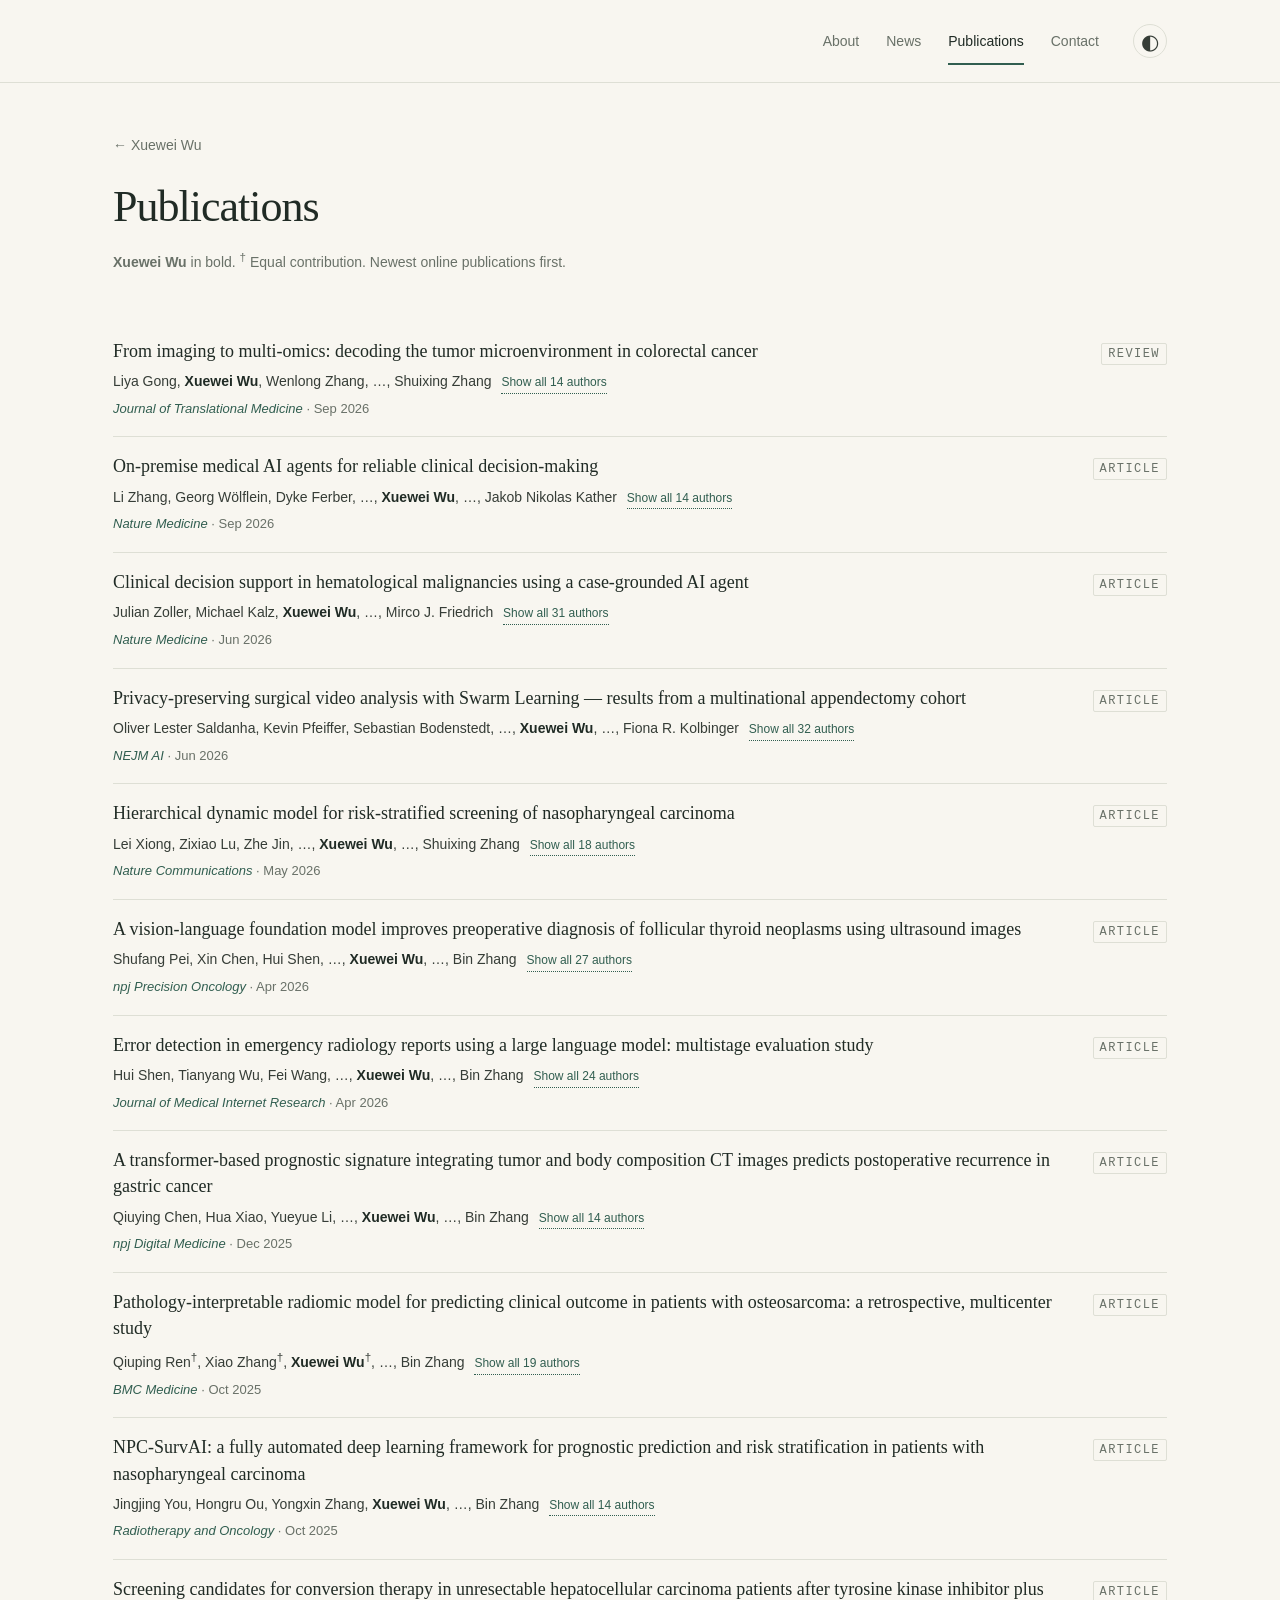
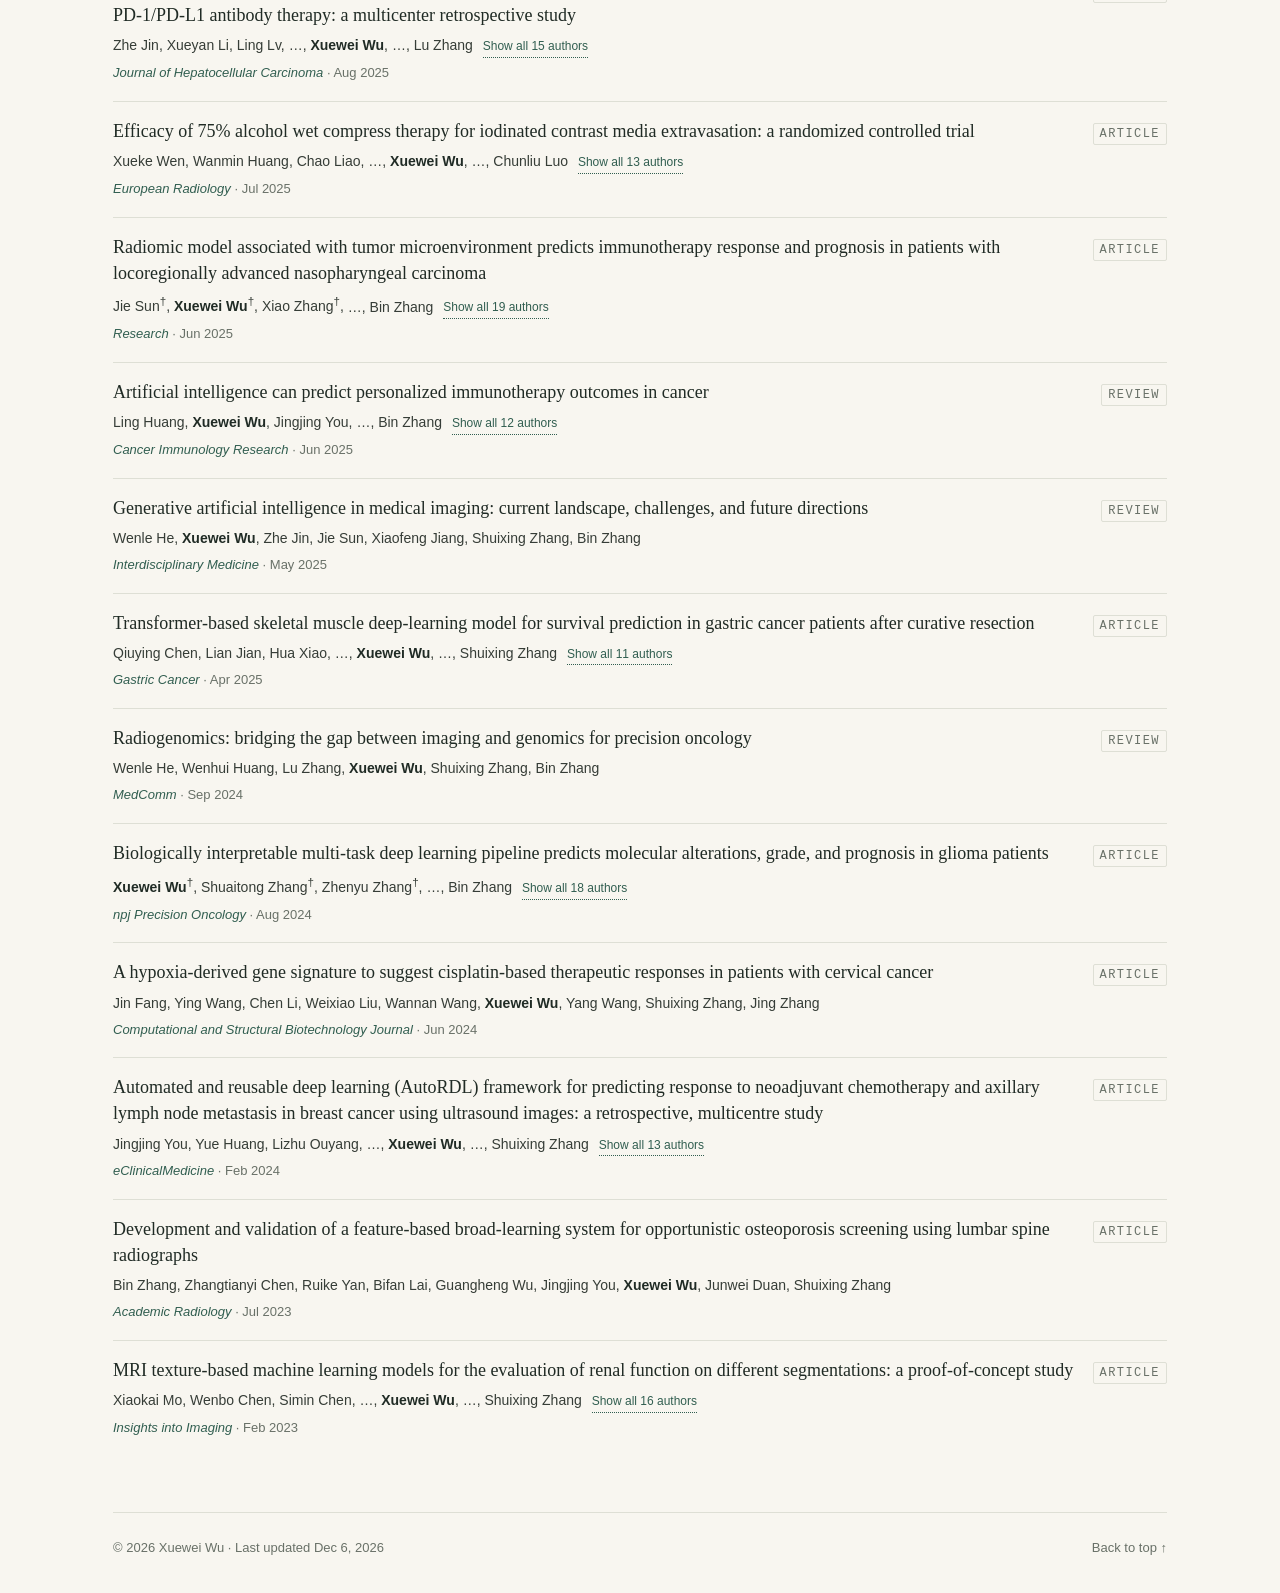
==== commit 2631b788: "Align honor institutions in a right-hand column" ====
--- a/publications.html
+++ b/publications.html
@@ -10,7 +10,7 @@
   <meta property="og:type" content="website">
   <title>Publications · Xuewei Wu</title>
   <link rel="icon" href="assets/favicon.svg" type="image/svg+xml">
-  <link rel="stylesheet" href="assets/style.css?v=type-scale">
+  <link rel="stylesheet" href="assets/style.css?v=honors-columns">
   <script src="assets/main.js?v=20261108-full-date" defer></script>
 </head>
 <body>
--- a/assets/style.css
+++ b/assets/style.css
@@ -168,8 +168,11 @@
 /* ---- Motion: cards lift slightly on hover ---- */
 .publication{transition:transform .3s cubic-bezier(.2,.7,.3,1),border-color .3s ease,box-shadow .3s ease}
 @media(hover:hover){.publication:hover{transform:translateY(-3px);border-color:color-mix(in srgb,var(--accent) 45%,var(--border));box-shadow:0 10px 24px -18px rgba(20,40,30,.45)}}
-.news-list article{transition:background-color .25s ease}
-@media(hover:hover){.news-list article:hover{background:color-mix(in srgb,var(--accent) 5%,transparent)}}
+/* Shared row feedback for news, honors, funding, and academic service. */
+:is(.news-list article,.honors-list li,.funding-entry,#academic-service .section-intro){transition:background-color .25s ease}
+@media(hover:hover){:is(.news-list article,.honors-list li,.funding-entry,#academic-service .section-intro):hover{background:color-mix(in srgb,var(--accent) 5%,transparent)}}
+:is(.news-list article,.honors-list li,.funding-entry,#academic-service .section-intro):focus-within{background:color-mix(in srgb,var(--accent) 5%,transparent)}
+@media(prefers-reduced-motion:reduce){:is(.news-list article,.honors-list li,.funding-entry,#academic-service .section-intro){transition:none}}
 
 /* ---- Motion: faint drifting grid behind the header area ---- */
 .page-layout{position:relative}
@@ -197,13 +200,21 @@
 @media print{.news-list{max-height:none;overflow:visible}}
 
 /* Align award dates and use the same visual hierarchy for research funding. */
-.honors-grid{display:grid;grid-template-columns:minmax(0,1.5fr) minmax(0,1fr);gap:clamp(24px,5vw,52px);align-items:start}
+.honors-grid{display:grid;grid-template-columns:minmax(0,1fr);gap:28px}
 .honors-heading{font-size:var(--type-label);line-height:1.5;letter-spacing:.09em;text-transform:uppercase;color:var(--accent);margin:0 0 10px}
 .honors-list{list-style:none;padding:0;margin:0}
-.honors-list li{display:grid;grid-template-columns:5rem minmax(0,1fr);gap:12px;padding:9px 0;border-bottom:1px solid var(--border);font-size:var(--type-body);line-height:1.55}
+.honors-list li,.funding-entry{display:grid;grid-template-columns:5rem minmax(0,1fr);gap:12px;padding:9px 0;border-bottom:1px solid var(--border);font-size:var(--type-body);line-height:1.55}
+.funding-entry{padding:0;border-bottom:0}
 .honors-list li:first-child{padding-top:0}
 .honors-list li:last-child{border-bottom:0;padding-bottom:0}
-.honors-list time{font-size:var(--type-meta);font-variant-numeric:tabular-nums;color:var(--muted);padding-top:2px}
+.honors-list time,.funding-period{font-size:var(--type-meta);font-variant-numeric:tabular-nums;color:var(--muted);padding-top:2px;white-space:nowrap}
 .honors-list p,.funding-meta{margin:2px 0 0;color:var(--muted);font-size:var(--type-meta)}
 .funding-title{font-size:var(--type-body);line-height:1.55;margin:0}
+.honors-list li>div,.funding-entry>div{display:grid;grid-template-columns:minmax(0,1.65fr) minmax(0,1fr);gap:28px;align-items:baseline}
+.honors-list li>div>p,.funding-meta{margin:0;text-align:right}
+.honor-distinction{white-space:nowrap}
+@media(max-width:760px){
+  .honors-list li>div,.funding-entry>div{display:block}
+  .honors-list li>div>p,.funding-meta{margin:2px 0 0;text-align:left}
+}
 @media(max-width:620px){.honors-grid{grid-template-columns:minmax(0,1fr);gap:22px}}
